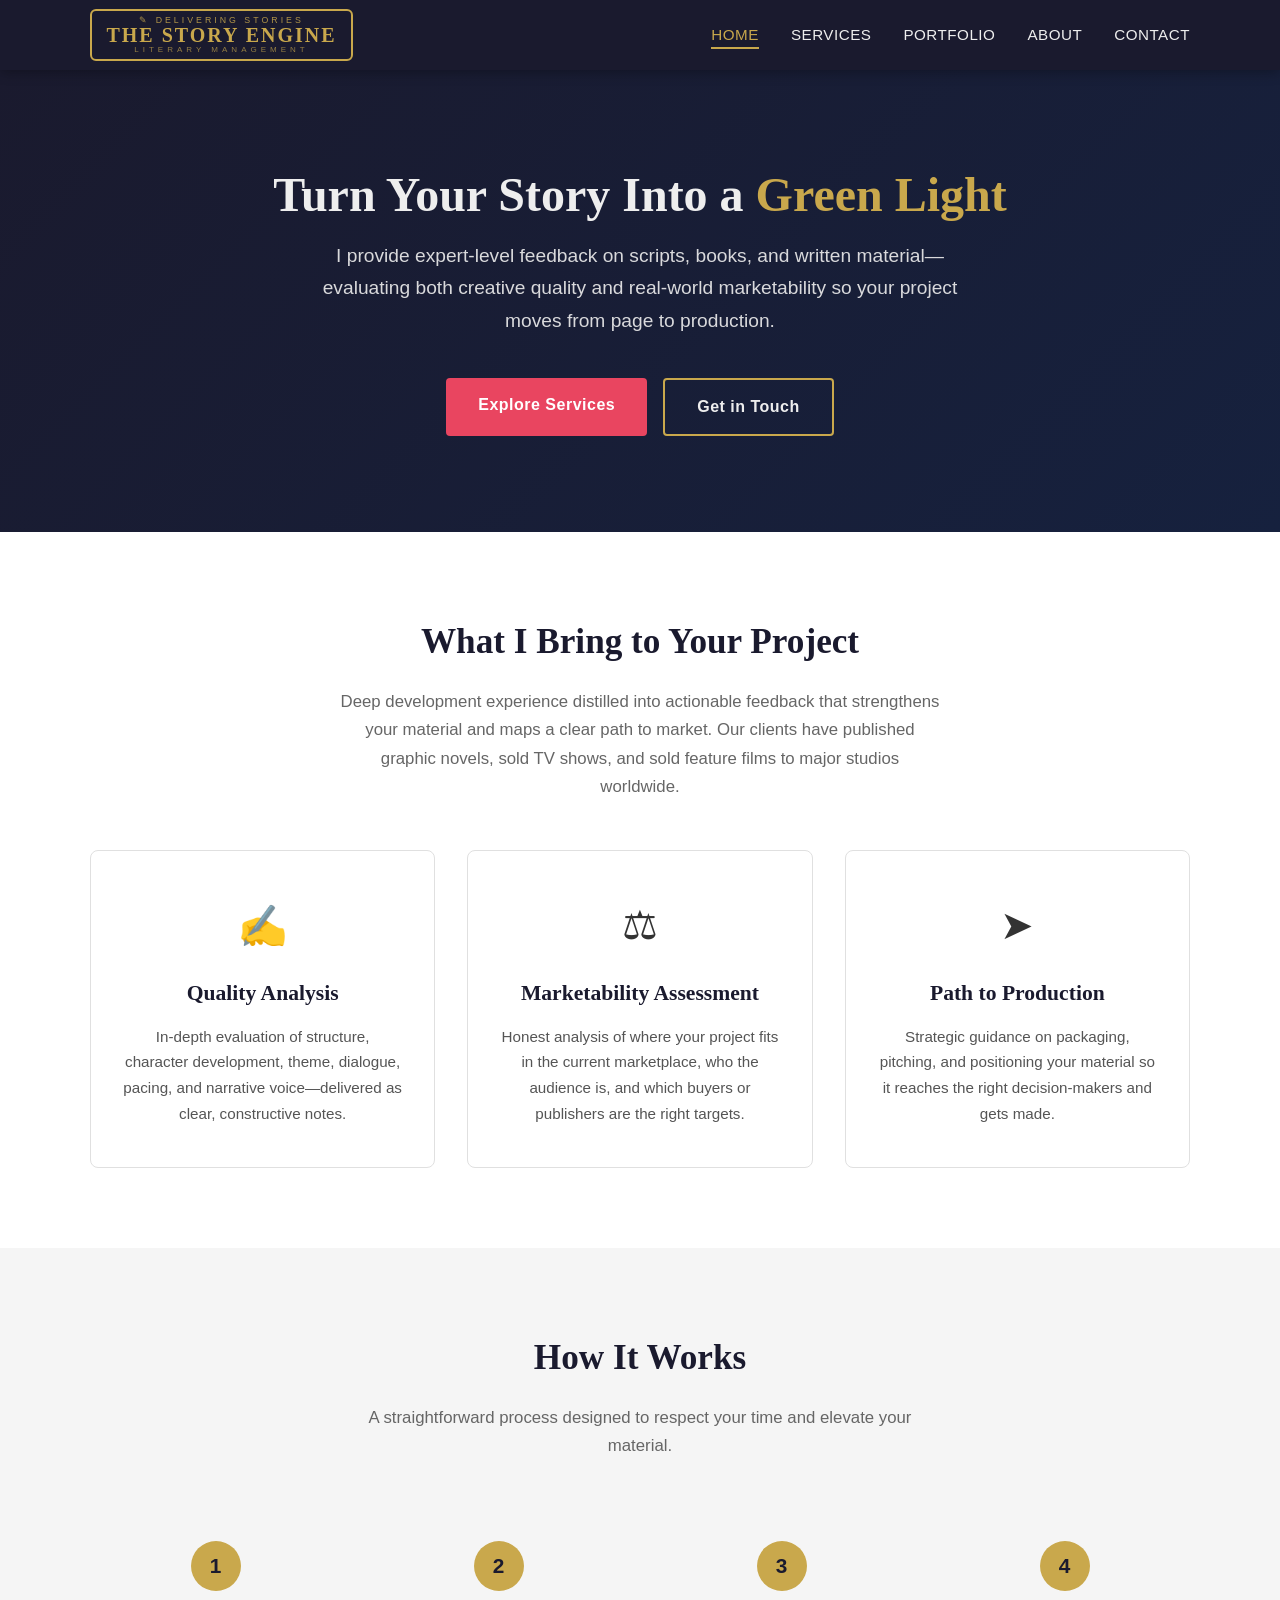
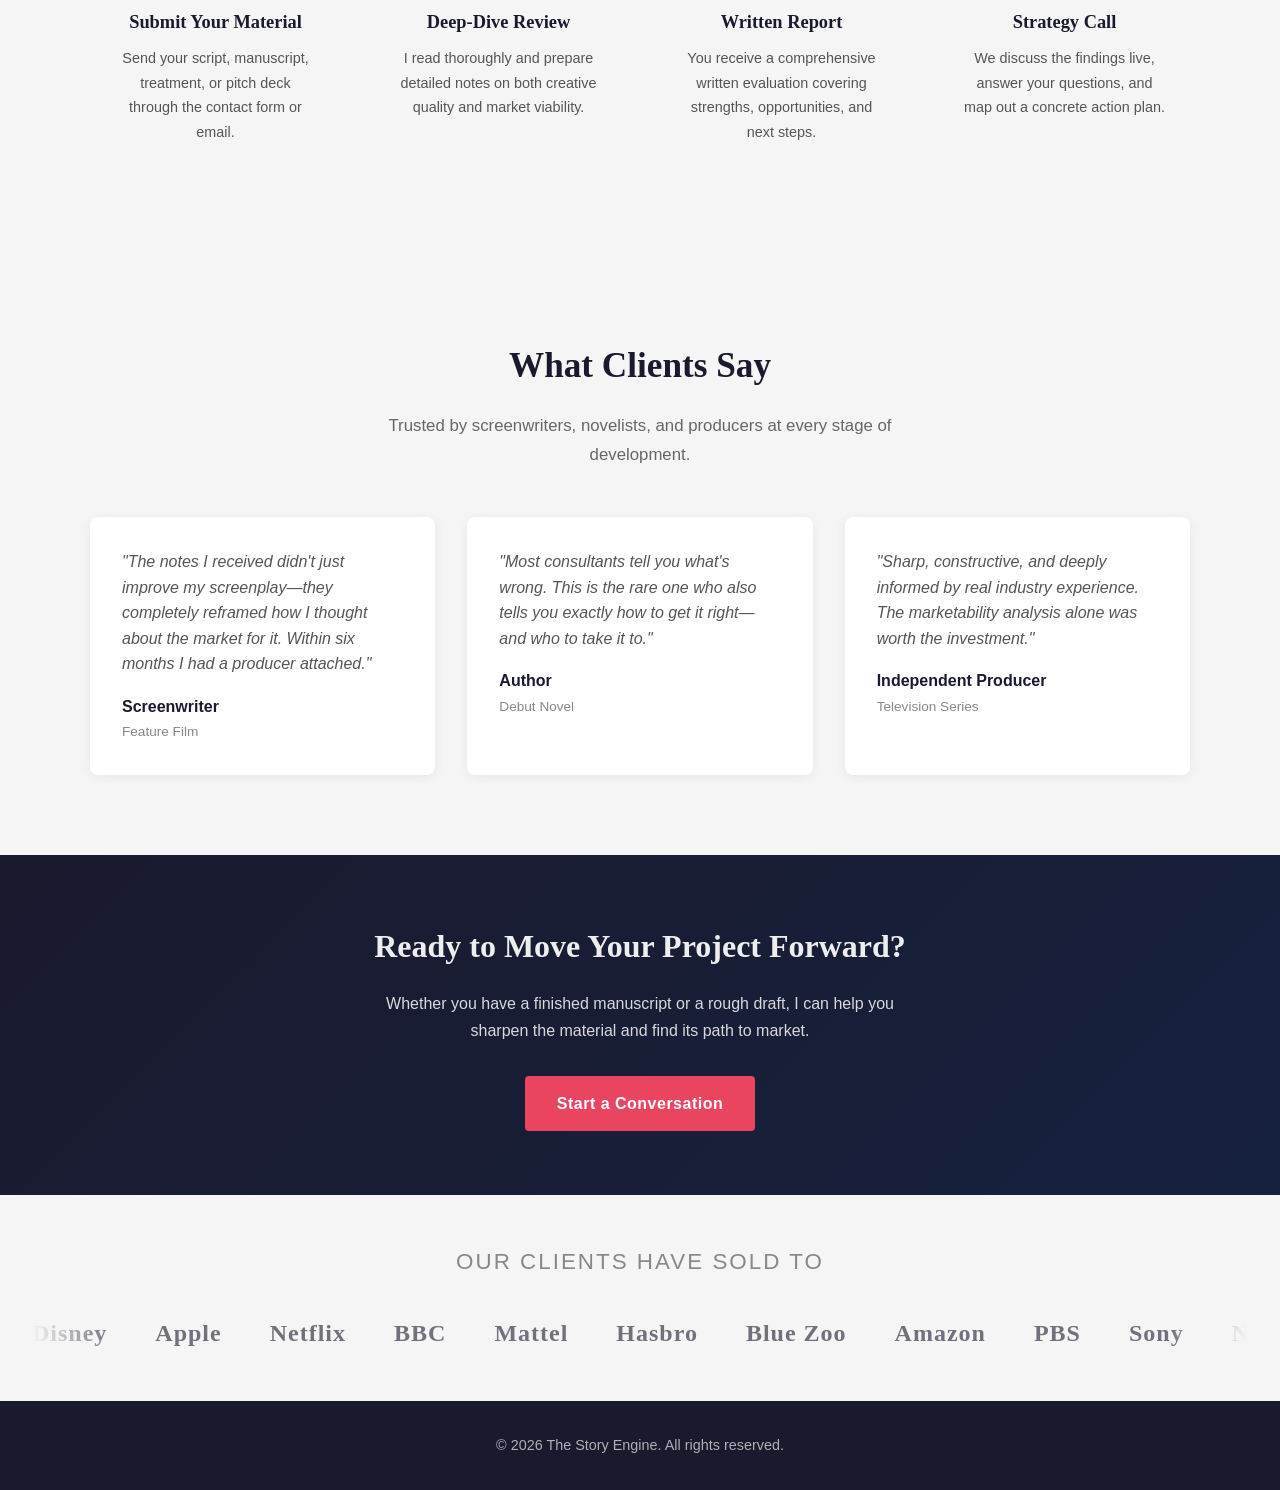
==== index.html @ 5e0e70e2 "Replace Screenplay Express logo with styled Story Engine text logo CSS-based vintage badge logo with" ====
<!DOCTYPE html>
<html lang="en">
<head>
    <meta charset="UTF-8">
    <meta name="viewport" content="width=device-width, initial-scale=1.0">
    <link rel="stylesheet" href="styles.css">
    <title>The Story Engine | Literary Management &amp; Development</title>
    <meta name="description" content="The Story Engine &mdash; Literary management and development. Expert feedback on scripts, books, and written material to get your project made.">
</head>
<body>
    <header>
        <div class="header-inner">
            <div class="logo">
                <a href="index.html">
                    <span class="logo-badge">
                        <span class="logo-mark">
                            <span class="logo-top">&#9998; Delivering Stories</span>
                            <span class="logo-main">The Story Engine</span>
                            <span class="logo-bottom">Literary Management</span>
                        </span>
                    </span>
                </a>
            </div>
            <button class="nav-toggle" aria-label="Toggle navigation" onclick="document.querySelector('nav ul').classList.toggle('open')">&#9776;</button>
            <nav>
                <ul>
                    <li><a href="index.html" class="active">Home</a></li>
                    <li><a href="services.html">Services</a></li>
                    <li><a href="portfolio.html">Portfolio</a></li>
                    <li><a href="about.html">About</a></li>
                    <li><a href="contact.html">Contact</a></li>
                </ul>
            </nav>
        </div>
    </header>

    <!-- Hero -->
    <section class="hero">
        <h1>Turn Your Story Into a <span>Green Light</span></h1>
        <p class="tagline">
            I provide expert-level feedback on scripts, books, and written material&mdash;evaluating
            both creative quality and real-world marketability so your project moves from page to production.
        </p>
        <div class="cta-group">
            <a href="services.html" class="btn btn-primary">Explore Services</a>
            <a href="contact.html" class="btn btn-outline">Get in Touch</a>
        </div>
    </section>

    <!-- What I Do -->
    <section>
        <div class="container">
            <h2 class="section-title">What I Bring to Your Project</h2>
            <p class="section-subtitle">
                Deep development experience distilled into actionable feedback
                that strengthens your material and maps a clear path to market.
                Our clients have published graphic novels, sold TV shows, and sold feature films to major studios worldwide.
            </p>
            <div class="services-grid">
                <div class="service-card">
                    <div class="icon">&#9997;</div>
                    <h3>Quality Analysis</h3>
                    <p>
                        In-depth evaluation of structure, character development, theme,
                        dialogue, pacing, and narrative voice&mdash;delivered as clear, constructive notes.
                    </p>
                </div>
                <div class="service-card">
                    <div class="icon">&#9878;</div>
                    <h3>Marketability Assessment</h3>
                    <p>
                        Honest analysis of where your project fits in the current marketplace,
                        who the audience is, and which buyers or publishers are the right targets.
                    </p>
                </div>
                <div class="service-card">
                    <div class="icon">&#10148;</div>
                    <h3>Path to Production</h3>
                    <p>
                        Strategic guidance on packaging, pitching, and positioning your
                        material so it reaches the right decision-makers and gets made.
                    </p>
                </div>
            </div>
        </div>
    </section>

    <!-- How It Works -->
    <section style="background: var(--color-light);">
        <div class="container">
            <h2 class="section-title">How It Works</h2>
            <p class="section-subtitle">A straightforward process designed to respect your time and elevate your material.</p>
            <div class="process-steps">
                <div class="step">
                    <h3>Submit Your Material</h3>
                    <p>Send your script, manuscript, treatment, or pitch deck through the contact form or email.</p>
                </div>
                <div class="step">
                    <h3>Deep-Dive Review</h3>
                    <p>I read thoroughly and prepare detailed notes on both creative quality and market viability.</p>
                </div>
                <div class="step">
                    <h3>Written Report</h3>
                    <p>You receive a comprehensive written evaluation covering strengths, opportunities, and next steps.</p>
                </div>
                <div class="step">
                    <h3>Strategy Call</h3>
                    <p>We discuss the findings live, answer your questions, and map out a concrete action plan.</p>
                </div>
            </div>
        </div>
    </section>

    <!-- Testimonials -->
    <section class="testimonials">
        <div class="container">
            <h2 class="section-title">What Clients Say</h2>
            <p class="section-subtitle">Trusted by screenwriters, novelists, and producers at every stage of development.</p>
            <div class="testimonial-grid">
                <div class="testimonial">
                    <blockquote>
                        "The notes I received didn't just improve my screenplay&mdash;they completely
                        reframed how I thought about the market for it. Within six months I had a producer attached."
                    </blockquote>
                    <div class="author">Screenwriter</div>
                    <div class="role">Feature Film</div>
                </div>
                <div class="testimonial">
                    <blockquote>
                        "Most consultants tell you what's wrong. This is the rare one who also
                        tells you exactly how to get it right&mdash;and who to take it to."
                    </blockquote>
                    <div class="author">Author</div>
                    <div class="role">Debut Novel</div>
                </div>
                <div class="testimonial">
                    <blockquote>
                        "Sharp, constructive, and deeply informed by real industry experience.
                        The marketability analysis alone was worth the investment."
                    </blockquote>
                    <div class="author">Independent Producer</div>
                    <div class="role">Television Series</div>
                </div>
            </div>
        </div>
    </section>

    <!-- CTA -->
    <section class="cta-banner">
        <h2>Ready to Move Your Project Forward?</h2>
        <p>Whether you have a finished manuscript or a rough draft, I can help you sharpen the material and find its path to market.</p>
        <a href="contact.html" class="btn btn-primary">Start a Conversation</a>
    </section>

    <!-- Client Logos Rolling Banner -->
    <section class="client-banner">
        <h2 class="section-title">Our Clients Have Sold To</h2>
        <div class="marquee-wrapper">
            <div class="marquee-track">
                <span class="marquee-item">Disney</span>
                <span class="marquee-item">Apple</span>
                <span class="marquee-item">Netflix</span>
                <span class="marquee-item">BBC</span>
                <span class="marquee-item">Mattel</span>
                <span class="marquee-item">Hasbro</span>
                <span class="marquee-item">Blue Zoo</span>
                <span class="marquee-item">Amazon</span>
                <span class="marquee-item">PBS</span>
                <span class="marquee-item">Sony</span>
                <span class="marquee-item">Nickelodeon</span>
                <span class="marquee-item">Warner Bros.</span>
                <!-- Duplicate for seamless loop -->
                <span class="marquee-item">Disney</span>
                <span class="marquee-item">Apple</span>
                <span class="marquee-item">Netflix</span>
                <span class="marquee-item">BBC</span>
                <span class="marquee-item">Mattel</span>
                <span class="marquee-item">Hasbro</span>
                <span class="marquee-item">Blue Zoo</span>
                <span class="marquee-item">Amazon</span>
                <span class="marquee-item">PBS</span>
                <span class="marquee-item">Sony</span>
                <span class="marquee-item">Nickelodeon</span>
                <span class="marquee-item">Warner Bros.</span>
            </div>
        </div>
    </section>

    <footer>
        <p>&copy; 2026 The Story Engine. All rights reserved.</p>
    </footer>
</body>
</html>
---- styles.css ----
/* ===== Reset & Base ===== */
*, *::before, *::after {
  margin: 0;
  padding: 0;
  box-sizing: border-box;
}

:root {
  --color-primary: #1a1a2e;
  --color-secondary: #16213e;
  --color-accent: #e94560;
  --color-gold: #c9a84c;
  --color-light: #f5f5f5;
  --color-text: #333;
  --color-text-light: #eee;
  --font-heading: 'Georgia', 'Times New Roman', serif;
  --font-body: 'Segoe UI', 'Helvetica Neue', Arial, sans-serif;
  --max-width: 1100px;
  --transition: 0.3s ease;
}

html {
  scroll-behavior: smooth;
}

body {
  font-family: var(--font-body);
  color: var(--color-text);
  line-height: 1.7;
  background: #fff;
}

a {
  color: inherit;
  text-decoration: none;
}

img {
  max-width: 100%;
  display: block;
}

ul {
  list-style: none;
}

/* ===== Header / Nav ===== */
header {
  background: var(--color-primary);
  color: var(--color-text-light);
  padding: 0 2rem;
  position: sticky;
  top: 0;
  z-index: 100;
  box-shadow: 0 2px 12px rgba(0,0,0,0.3);
}

header .header-inner {
  max-width: var(--max-width);
  margin: 0 auto;
  display: flex;
  align-items: center;
  justify-content: space-between;
  height: 70px;
}

header .logo {
  display: flex;
  align-items: center;
}

header .logo .logo-img {
  height: 55px;
  width: auto;
}

.logo-badge {
  display: flex;
  align-items: center;
  gap: 0;
  text-decoration: none;
}

.logo-badge .logo-icon {
  font-size: 1.6rem;
  margin-right: 0.5rem;
}

.logo-badge .logo-mark {
  display: flex;
  flex-direction: column;
  align-items: center;
  line-height: 1;
  border: 2px solid var(--color-gold);
  border-radius: 6px;
  padding: 0.3rem 0.9rem;
  position: relative;
}

.logo-badge .logo-top {
  font-family: var(--font-body);
  font-size: 0.55rem;
  text-transform: uppercase;
  letter-spacing: 3px;
  color: var(--color-gold);
  opacity: 0.85;
}

.logo-badge .logo-main {
  font-family: var(--font-heading);
  font-size: 1.25rem;
  font-weight: 700;
  color: var(--color-gold);
  letter-spacing: 2px;
  text-transform: uppercase;
  white-space: nowrap;
}

.logo-badge .logo-bottom {
  font-family: var(--font-body);
  font-size: 0.5rem;
  text-transform: uppercase;
  letter-spacing: 4px;
  color: var(--color-gold);
  opacity: 0.7;
  margin-top: 1px;
}

header nav ul {
  display: flex;
  gap: 2rem;
}

header nav a {
  font-size: 0.95rem;
  text-transform: uppercase;
  letter-spacing: 0.5px;
  padding: 0.25rem 0;
  border-bottom: 2px solid transparent;
  transition: border-color var(--transition), color var(--transition);
}

header nav a:hover,
header nav a.active {
  color: var(--color-gold);
  border-bottom-color: var(--color-gold);
}

/* Mobile nav toggle */
.nav-toggle {
  display: none;
  background: none;
  border: none;
  color: var(--color-text-light);
  font-size: 1.5rem;
  cursor: pointer;
}

/* ===== Hero ===== */
.hero {
  background: linear-gradient(135deg, var(--color-primary) 0%, var(--color-secondary) 100%);
  color: var(--color-text-light);
  text-align: center;
  padding: 6rem 2rem;
}

.hero h1 {
  font-family: var(--font-heading);
  font-size: 3rem;
  margin-bottom: 1rem;
  line-height: 1.2;
}

.hero h1 span {
  color: var(--color-gold);
}

.hero .tagline {
  font-size: 1.2rem;
  max-width: 650px;
  margin: 0 auto 2.5rem;
  opacity: 0.9;
}

.hero .cta-group {
  display: flex;
  gap: 1rem;
  justify-content: center;
  flex-wrap: wrap;
}

/* ===== Buttons ===== */
.btn {
  display: inline-block;
  padding: 0.85rem 2rem;
  border-radius: 4px;
  font-size: 1rem;
  font-weight: 600;
  letter-spacing: 0.5px;
  cursor: pointer;
  transition: background var(--transition), transform var(--transition);
  border: none;
}

.btn:hover {
  transform: translateY(-2px);
}

.btn-primary {
  background: var(--color-accent);
  color: #fff;
}

.btn-primary:hover {
  background: #d13350;
}

.btn-outline {
  background: transparent;
  color: var(--color-text-light);
  border: 2px solid var(--color-gold);
}

.btn-outline:hover {
  background: var(--color-gold);
  color: var(--color-primary);
}

/* ===== Sections ===== */
section {
  padding: 5rem 2rem;
}

.container {
  max-width: var(--max-width);
  margin: 0 auto;
}

.section-title {
  font-family: var(--font-heading);
  font-size: 2.2rem;
  text-align: center;
  margin-bottom: 1rem;
  color: var(--color-primary);
}

.section-subtitle {
  text-align: center;
  max-width: 600px;
  margin: 0 auto 3rem;
  color: #666;
  font-size: 1.05rem;
}

/* ===== Services Grid ===== */
.services-grid {
  display: grid;
  grid-template-columns: repeat(auto-fit, minmax(300px, 1fr));
  gap: 2rem;
}

.service-card {
  background: #fff;
  border: 1px solid #e0e0e0;
  border-radius: 8px;
  padding: 2.5rem 2rem;
  text-align: center;
  transition: box-shadow var(--transition), transform var(--transition);
}

.service-card:hover {
  box-shadow: 0 8px 30px rgba(0,0,0,0.1);
  transform: translateY(-4px);
}

.service-card .icon {
  font-size: 2.5rem;
  margin-bottom: 1rem;
}

.service-card h3 {
  font-family: var(--font-heading);
  font-size: 1.35rem;
  margin-bottom: 0.75rem;
  color: var(--color-primary);
}

.service-card p {
  color: #555;
  font-size: 0.95rem;
}

/* ===== Two-column layout ===== */
.two-col {
  display: grid;
  grid-template-columns: 1fr 1fr;
  gap: 4rem;
  align-items: center;
}

.two-col .text h2 {
  font-family: var(--font-heading);
  font-size: 2rem;
  color: var(--color-primary);
  margin-bottom: 1rem;
}

.two-col .text p {
  margin-bottom: 1rem;
  color: #555;
}

/* ===== Process Steps ===== */
.process-steps {
  display: grid;
  grid-template-columns: repeat(auto-fit, minmax(220px, 1fr));
  gap: 2rem;
  counter-reset: step;
}

.step {
  text-align: center;
  padding: 2rem 1.5rem;
}

.step::before {
  counter-increment: step;
  content: counter(step);
  display: inline-flex;
  align-items: center;
  justify-content: center;
  width: 50px;
  height: 50px;
  border-radius: 50%;
  background: var(--color-gold);
  color: var(--color-primary);
  font-size: 1.3rem;
  font-weight: 700;
  margin-bottom: 1rem;
}

.step h3 {
  font-family: var(--font-heading);
  font-size: 1.15rem;
  margin-bottom: 0.5rem;
  color: var(--color-primary);
}

.step p {
  color: #555;
  font-size: 0.9rem;
}

/* ===== Testimonials ===== */
.testimonials {
  background: var(--color-light);
}

.testimonial-grid {
  display: grid;
  grid-template-columns: repeat(auto-fit, minmax(300px, 1fr));
  gap: 2rem;
}

.testimonial {
  background: #fff;
  border-radius: 8px;
  padding: 2rem;
  box-shadow: 0 2px 12px rgba(0,0,0,0.06);
}

.testimonial blockquote {
  font-style: italic;
  color: #555;
  margin-bottom: 1rem;
  line-height: 1.6;
}

.testimonial .author {
  font-weight: 600;
  color: var(--color-primary);
}

.testimonial .role {
  font-size: 0.85rem;
  color: #888;
}

/* ===== CTA Banner ===== */
.cta-banner {
  background: linear-gradient(135deg, var(--color-primary) 0%, var(--color-secondary) 100%);
  color: var(--color-text-light);
  text-align: center;
  padding: 4rem 2rem;
}

.cta-banner h2 {
  font-family: var(--font-heading);
  font-size: 2rem;
  margin-bottom: 1rem;
}

.cta-banner p {
  max-width: 550px;
  margin: 0 auto 2rem;
  opacity: 0.9;
}

/* ===== About page ===== */
.about-intro {
  background: var(--color-light);
}

.expertise-list {
  display: grid;
  grid-template-columns: repeat(auto-fit, minmax(250px, 1fr));
  gap: 1.5rem;
  margin-top: 2rem;
}

.expertise-item {
  background: #fff;
  border-left: 4px solid var(--color-gold);
  padding: 1.25rem 1.5rem;
  border-radius: 0 6px 6px 0;
  box-shadow: 0 2px 8px rgba(0,0,0,0.04);
}

.expertise-item h4 {
  color: var(--color-primary);
  margin-bottom: 0.3rem;
}

.expertise-item p {
  color: #555;
  font-size: 0.9rem;
}

/* ===== Portfolio ===== */
.portfolio-grid {
  display: grid;
  grid-template-columns: repeat(auto-fit, minmax(320px, 1fr));
  gap: 2rem;
}

.portfolio-card {
  border: 1px solid #e0e0e0;
  border-radius: 8px;
  overflow: hidden;
  transition: box-shadow var(--transition);
}

.portfolio-card:hover {
  box-shadow: 0 8px 30px rgba(0,0,0,0.1);
}

.portfolio-card .card-body {
  padding: 1.5rem;
}

.portfolio-card .category {
  display: inline-block;
  background: var(--color-gold);
  color: var(--color-primary);
  font-size: 0.75rem;
  font-weight: 700;
  text-transform: uppercase;
  padding: 0.2rem 0.6rem;
  border-radius: 3px;
  margin-bottom: 0.5rem;
}

.portfolio-card h3 {
  font-family: var(--font-heading);
  font-size: 1.2rem;
  color: var(--color-primary);
  margin-bottom: 0.5rem;
}

.portfolio-card p {
  color: #555;
  font-size: 0.9rem;
}

/* ===== Contact ===== */
.contact-grid {
  display: grid;
  grid-template-columns: 1fr 1fr;
  gap: 3rem;
}

.contact-info h3 {
  font-family: var(--font-heading);
  font-size: 1.4rem;
  color: var(--color-primary);
  margin-bottom: 1rem;
}

.contact-info p {
  color: #555;
  margin-bottom: 1.5rem;
}

.contact-detail {
  display: flex;
  align-items: center;
  gap: 0.75rem;
  margin-bottom: 1rem;
  color: #555;
}

.contact-detail .label {
  font-weight: 600;
  color: var(--color-primary);
  min-width: 60px;
}

.contact-form {
  display: flex;
  flex-direction: column;
  gap: 1.25rem;
}

.form-group {
  display: flex;
  flex-direction: column;
}

.form-group label {
  font-weight: 600;
  margin-bottom: 0.3rem;
  color: var(--color-primary);
  font-size: 0.9rem;
}

.form-group input,
.form-group textarea,
.form-group select {
  padding: 0.75rem 1rem;
  border: 1px solid #ccc;
  border-radius: 4px;
  font-family: var(--font-body);
  font-size: 1rem;
  transition: border-color var(--transition);
}

.form-group input:focus,
.form-group textarea:focus,
.form-group select:focus {
  outline: none;
  border-color: var(--color-gold);
}

.form-group textarea {
  resize: vertical;
  min-height: 140px;
}

/* ===== About Headshot ===== */
.about-photo-col {
  display: flex;
  align-items: center;
  justify-content: center;
}

.about-headshot {
  width: 280px;
  height: 280px;
  border-radius: 50%;
  object-fit: cover;
  border: 4px solid var(--color-gold);
  box-shadow: 0 8px 30px rgba(0,0,0,0.15);
}

.about-headshot-placeholder {
  width: 280px;
  height: 280px;
  border-radius: 50%;
  border: 4px solid var(--color-gold);
  box-shadow: 0 8px 30px rgba(0,0,0,0.15);
  background: var(--color-secondary);
  color: var(--color-gold);
  display: flex;
  align-items: center;
  justify-content: center;
  font-family: var(--font-heading);
  font-size: 4rem;
  font-weight: 700;
}

/* ===== Client Rolling Banner ===== */
.client-banner {
  background: var(--color-light);
  padding: 3rem 2rem;
  overflow: hidden;
}

.client-banner .section-title {
  font-size: 1.4rem;
  margin-bottom: 2rem;
  color: #888;
  text-transform: uppercase;
  letter-spacing: 2px;
  font-family: var(--font-body);
  font-weight: 400;
}

.marquee-wrapper {
  overflow: hidden;
  width: 100%;
  position: relative;
}

.marquee-wrapper::before,
.marquee-wrapper::after {
  content: '';
  position: absolute;
  top: 0;
  bottom: 0;
  width: 80px;
  z-index: 2;
  pointer-events: none;
}

.marquee-wrapper::before {
  left: 0;
  background: linear-gradient(to right, var(--color-light), transparent);
}

.marquee-wrapper::after {
  right: 0;
  background: linear-gradient(to left, var(--color-light), transparent);
}

.marquee-track {
  display: flex;
  gap: 3rem;
  animation: marquee-scroll 30s linear infinite;
  width: max-content;
}

.marquee-item {
  font-family: var(--font-heading);
  font-size: 1.5rem;
  font-weight: 700;
  color: var(--color-primary);
  opacity: 0.6;
  white-space: nowrap;
  letter-spacing: 1px;
}

@keyframes marquee-scroll {
  0% {
    transform: translateX(0);
  }
  100% {
    transform: translateX(-50%);
  }
}

/* ===== Footer ===== */
footer {
  background: var(--color-primary);
  color: var(--color-text-light);
  text-align: center;
  padding: 2rem;
}

footer p {
  opacity: 0.7;
  font-size: 0.9rem;
}

/* ===== Responsive ===== */
@media (max-width: 768px) {
  .nav-toggle {
    display: block;
  }

  header nav ul {
    display: none;
    position: absolute;
    top: 70px;
    left: 0;
    right: 0;
    background: var(--color-primary);
    flex-direction: column;
    padding: 1rem 2rem;
    gap: 1rem;
    border-top: 1px solid rgba(255,255,255,0.1);
  }

  header nav ul.open {
    display: flex;
  }

  .hero h1 {
    font-size: 2rem;
  }

  .two-col {
    grid-template-columns: 1fr;
    gap: 2rem;
  }

  .contact-grid {
    grid-template-columns: 1fr;
  }
}
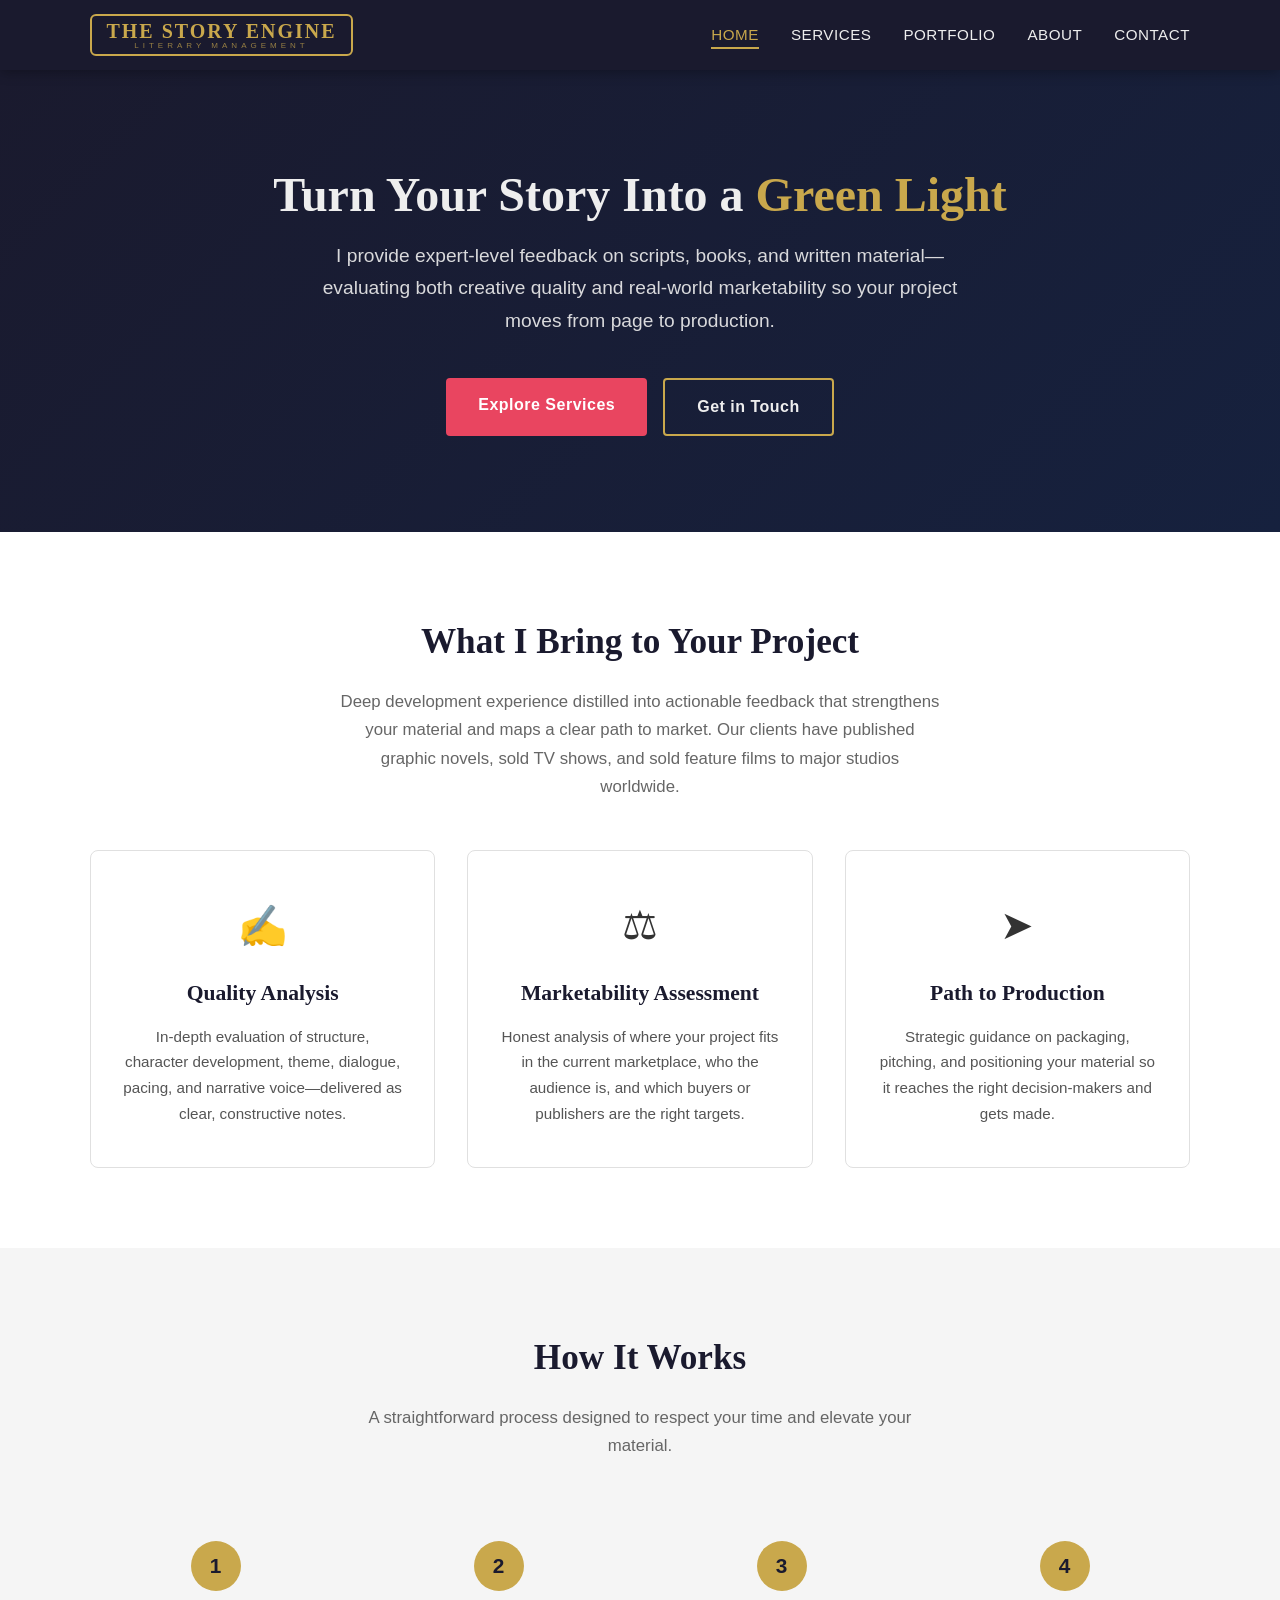
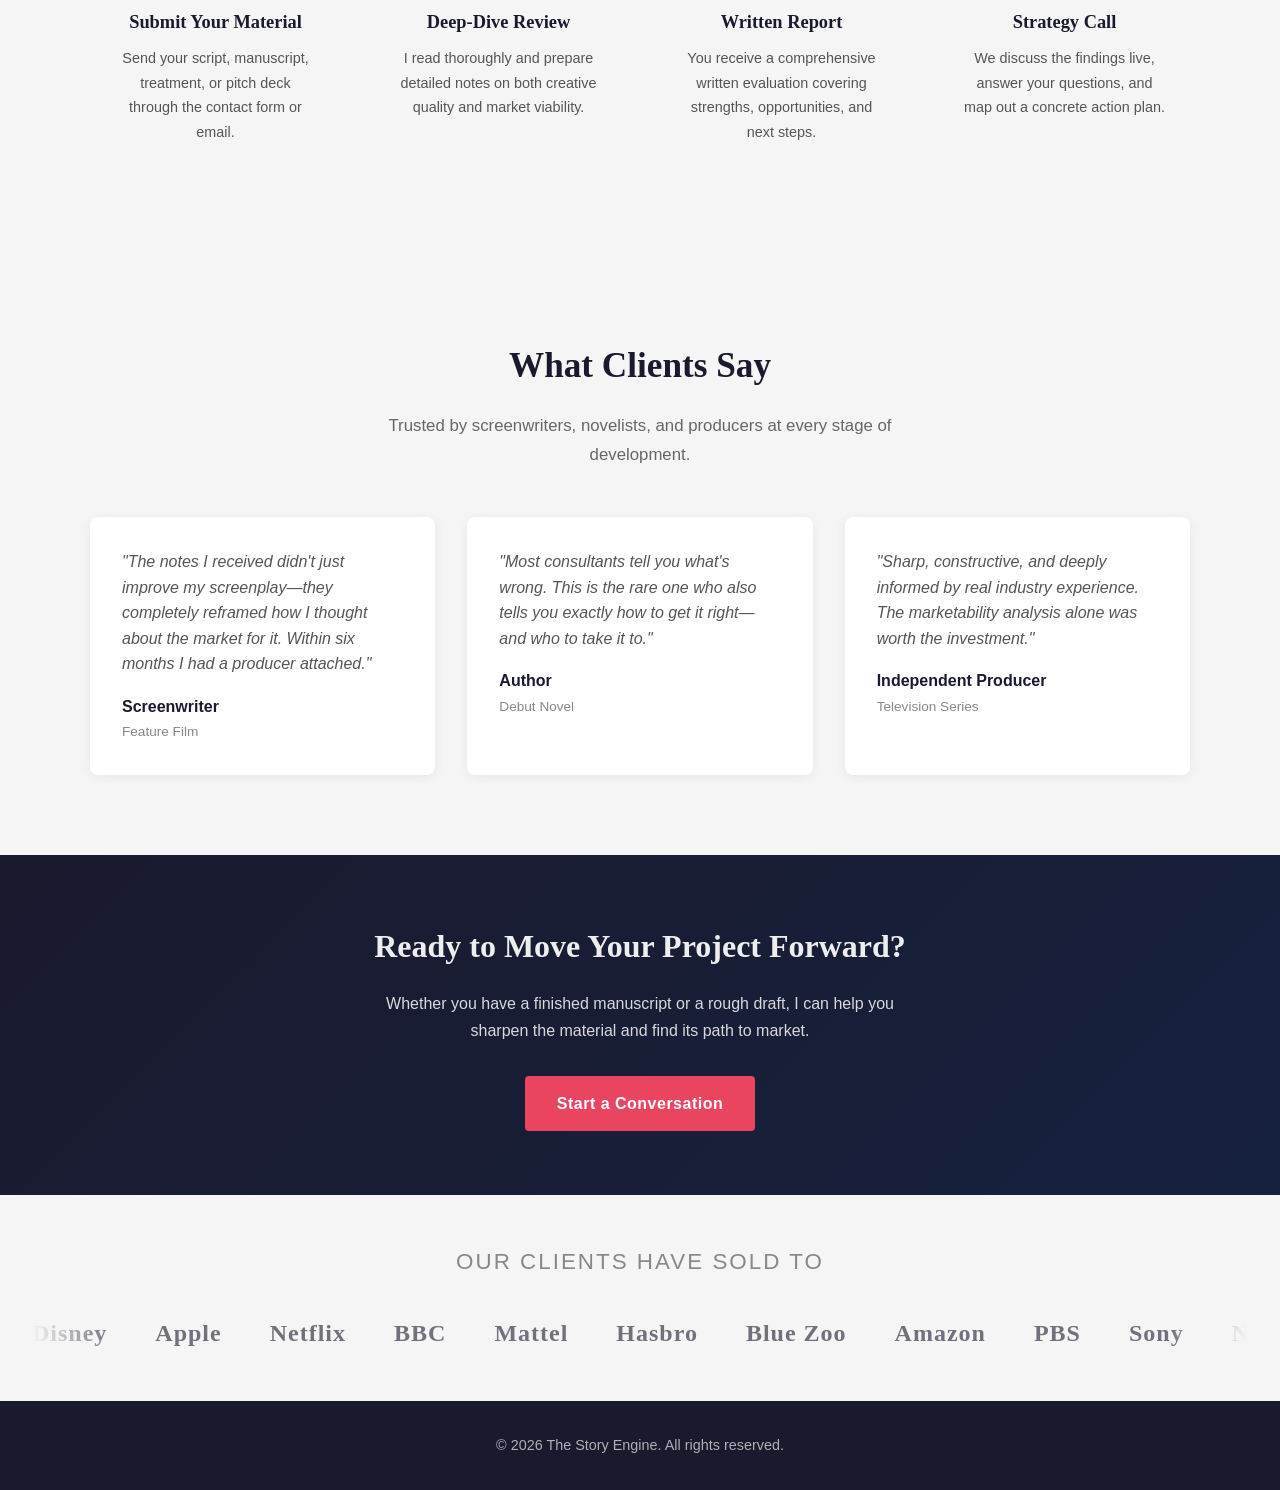
==== commit 77e40e5c: "Remove 'Delivering Stories' tagline from logo https://claude.ai/code/session_01CvRxvbc1C53guGh4bqwnw" ====
--- a/index.html
+++ b/index.html
@@ -14,7 +14,6 @@
                 <a href="index.html">
                     <span class="logo-badge">
                         <span class="logo-mark">
-                            <span class="logo-top">&#9998; Delivering Stories</span>
                             <span class="logo-main">The Story Engine</span>
                             <span class="logo-bottom">Literary Management</span>
                         </span>
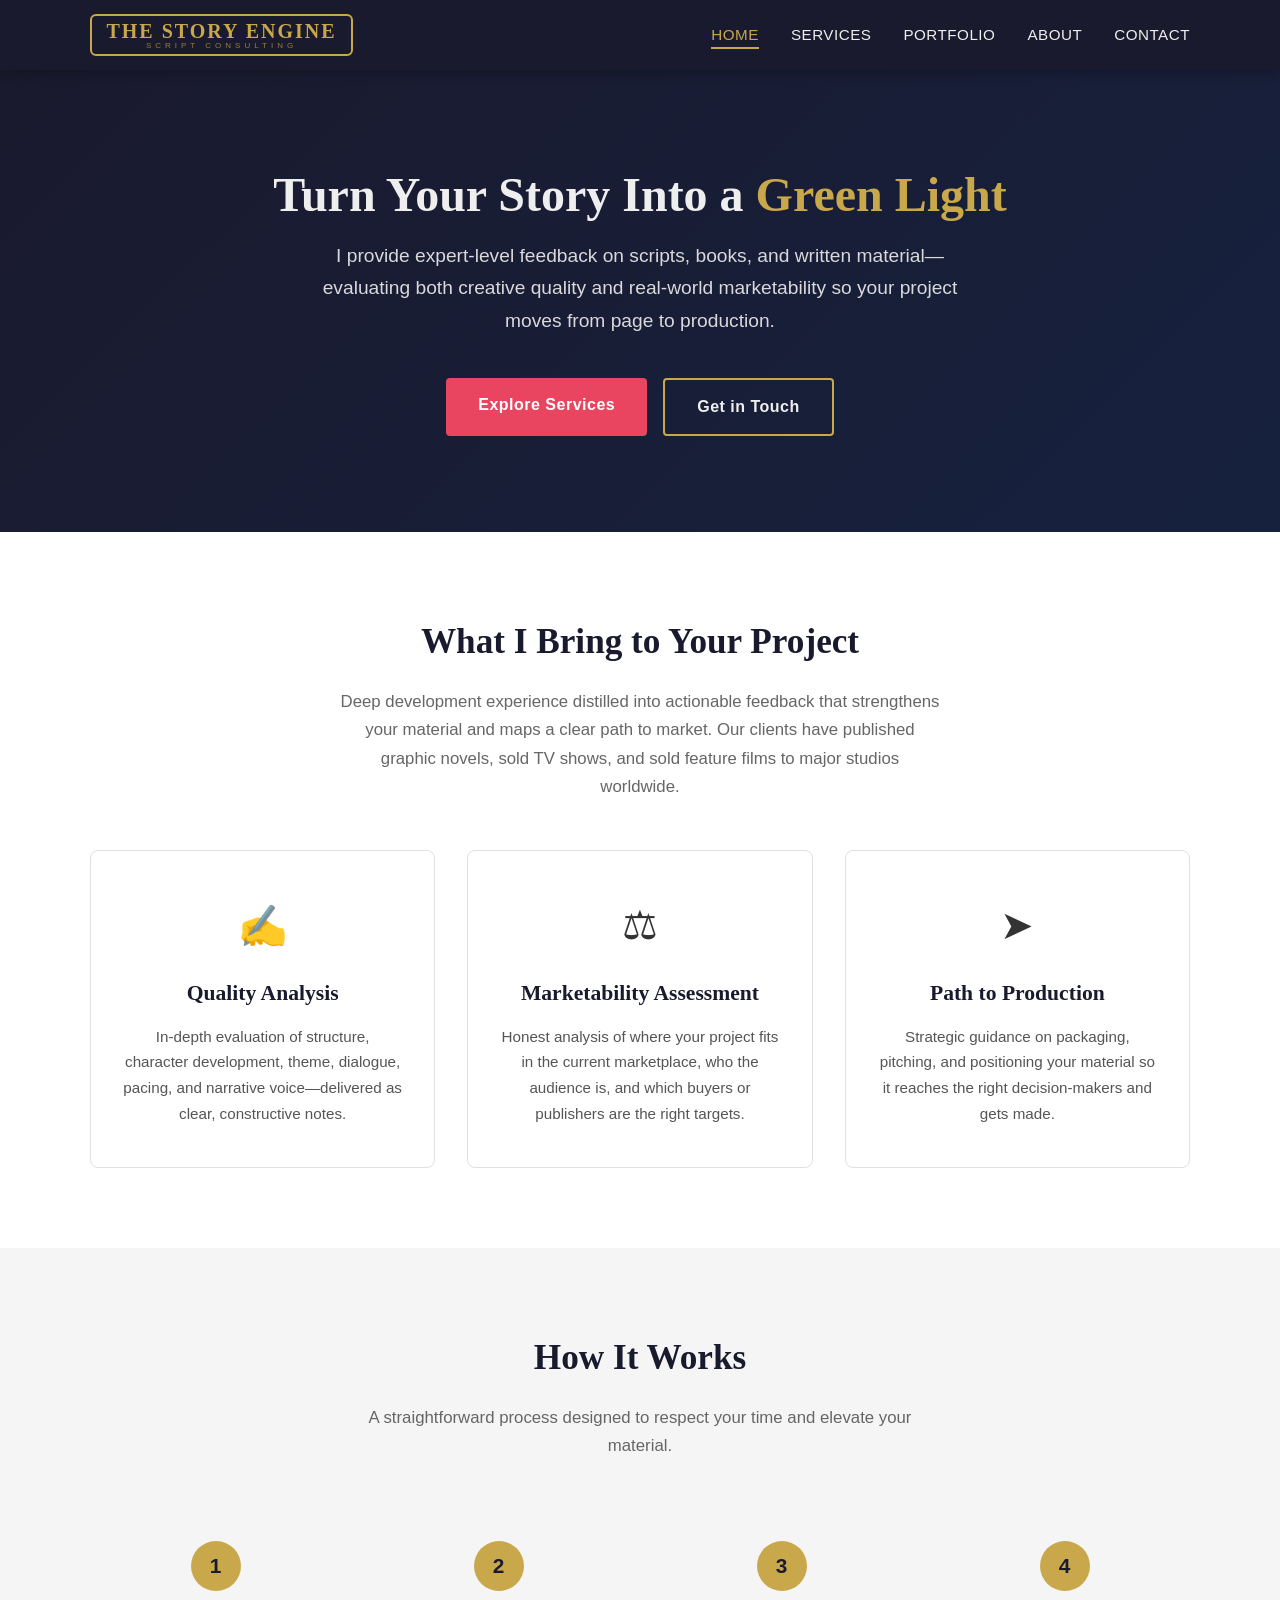
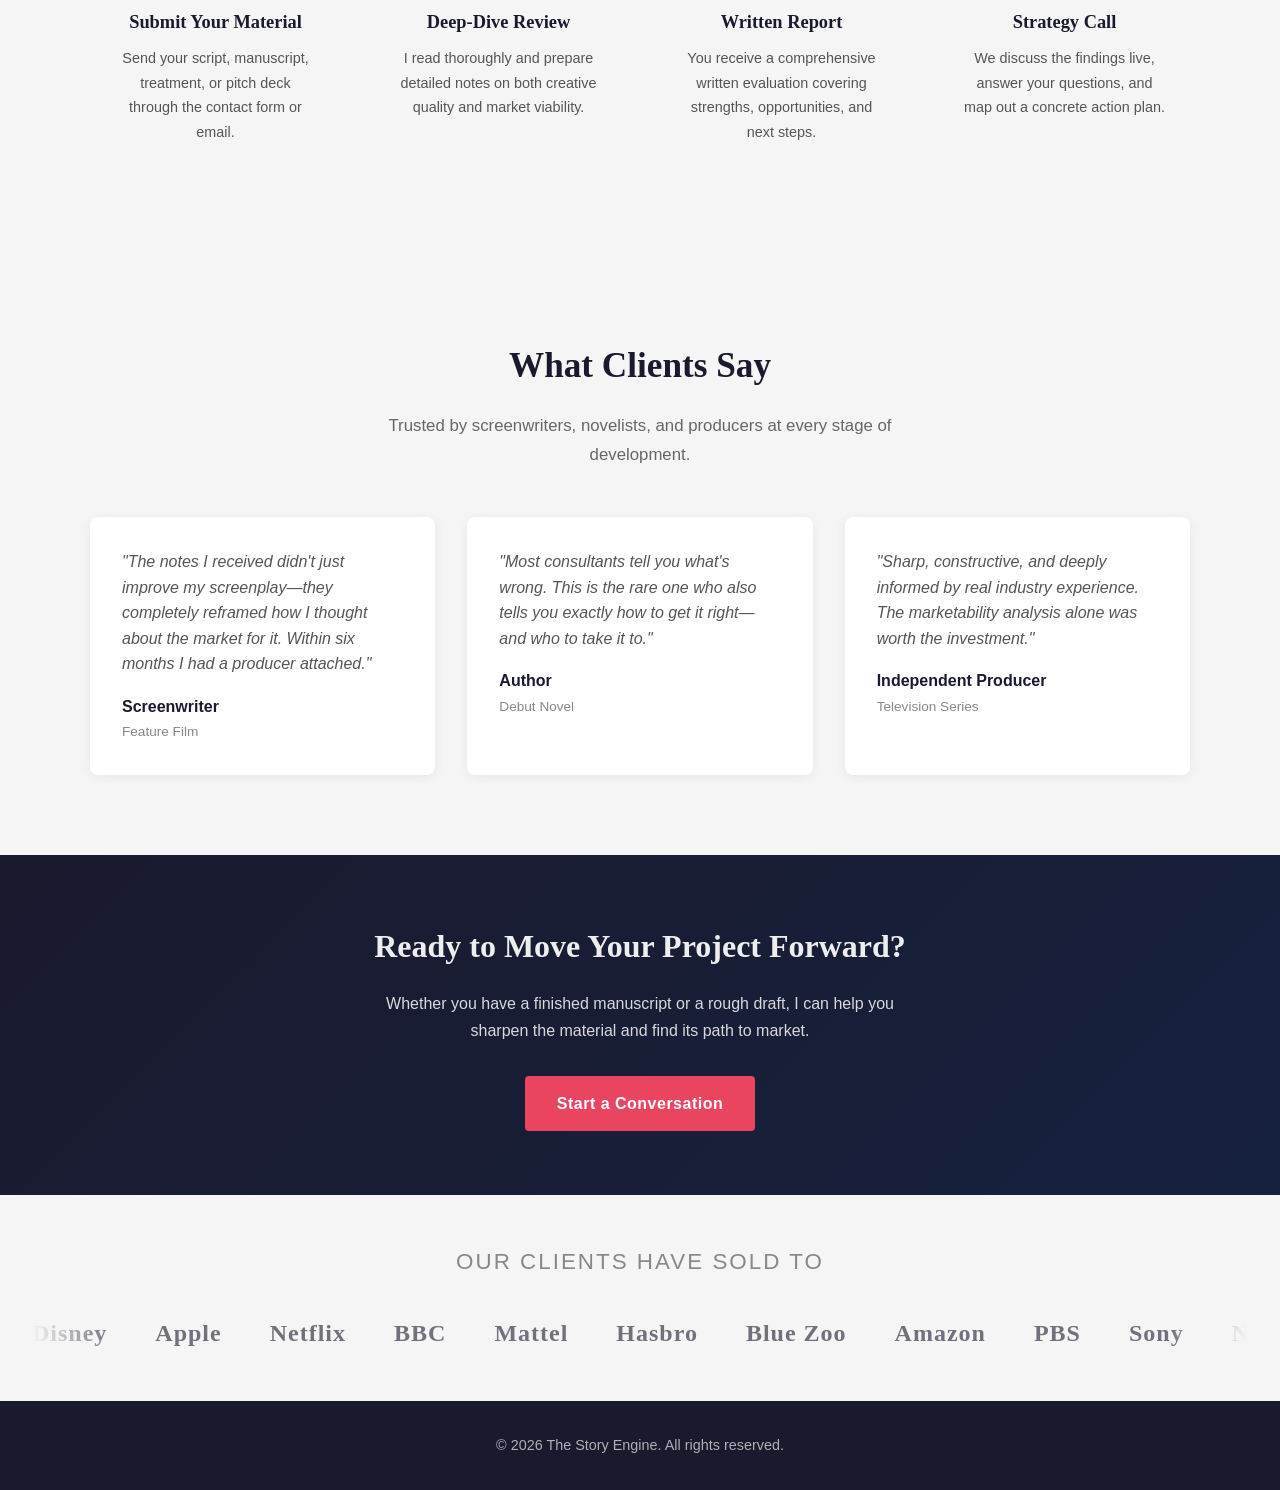
==== commit 852a01f3: "Change "Literary Management" to "Script Consulting" across all pages https://claude.ai/code/session_" ====
--- a/index.html
+++ b/index.html
@@ -4,8 +4,8 @@
     <meta charset="UTF-8">
     <meta name="viewport" content="width=device-width, initial-scale=1.0">
     <link rel="stylesheet" href="styles.css">
-    <title>The Story Engine | Literary Management &amp; Development</title>
-    <meta name="description" content="The Story Engine &mdash; Literary management and development. Expert feedback on scripts, books, and written material to get your project made.">
+    <title>The Story Engine | Script Consulting &amp; Development</title>
+    <meta name="description" content="The Story Engine &mdash; Script consulting and development. Expert feedback on scripts, books, and written material to get your project made.">
 </head>
 <body>
     <header>
@@ -15,7 +15,7 @@
                     <span class="logo-badge">
                         <span class="logo-mark">
                             <span class="logo-main">The Story Engine</span>
-                            <span class="logo-bottom">Literary Management</span>
+                            <span class="logo-bottom">Script Consulting</span>
                         </span>
                     </span>
                 </a>
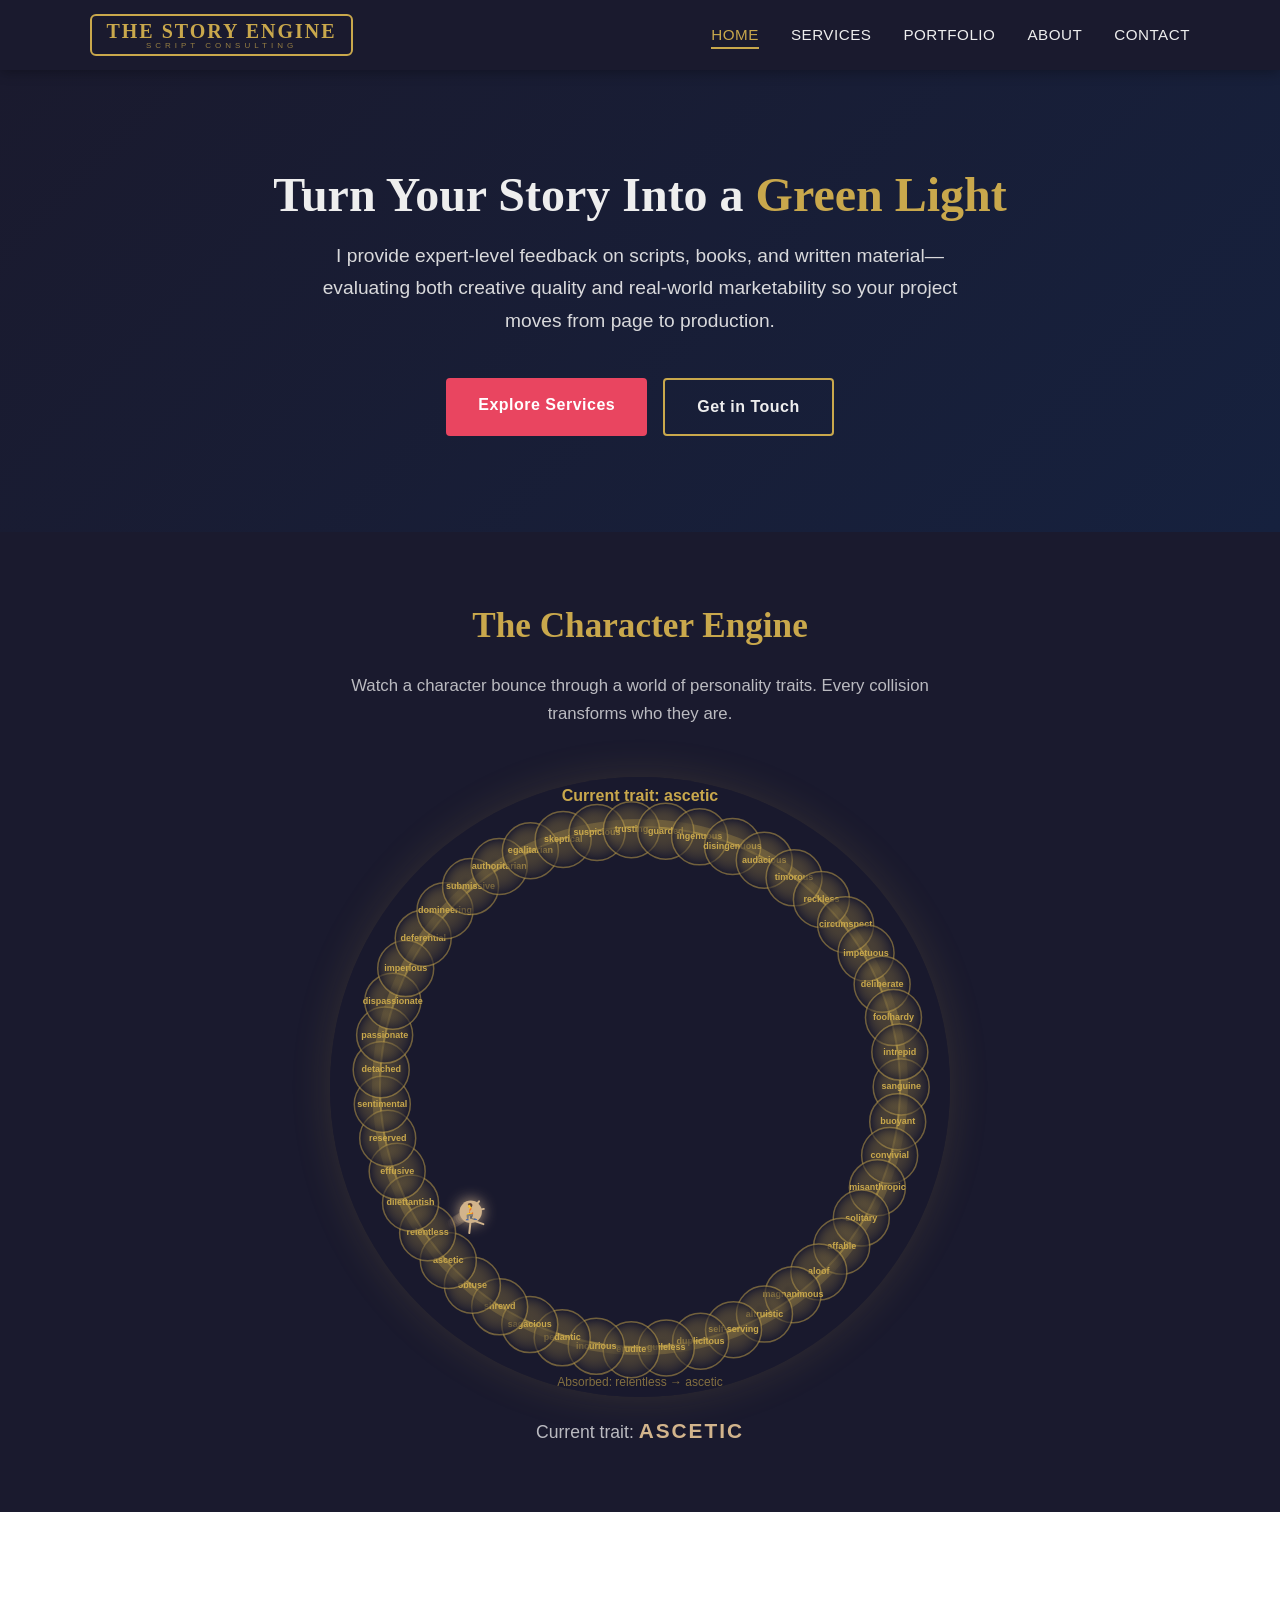
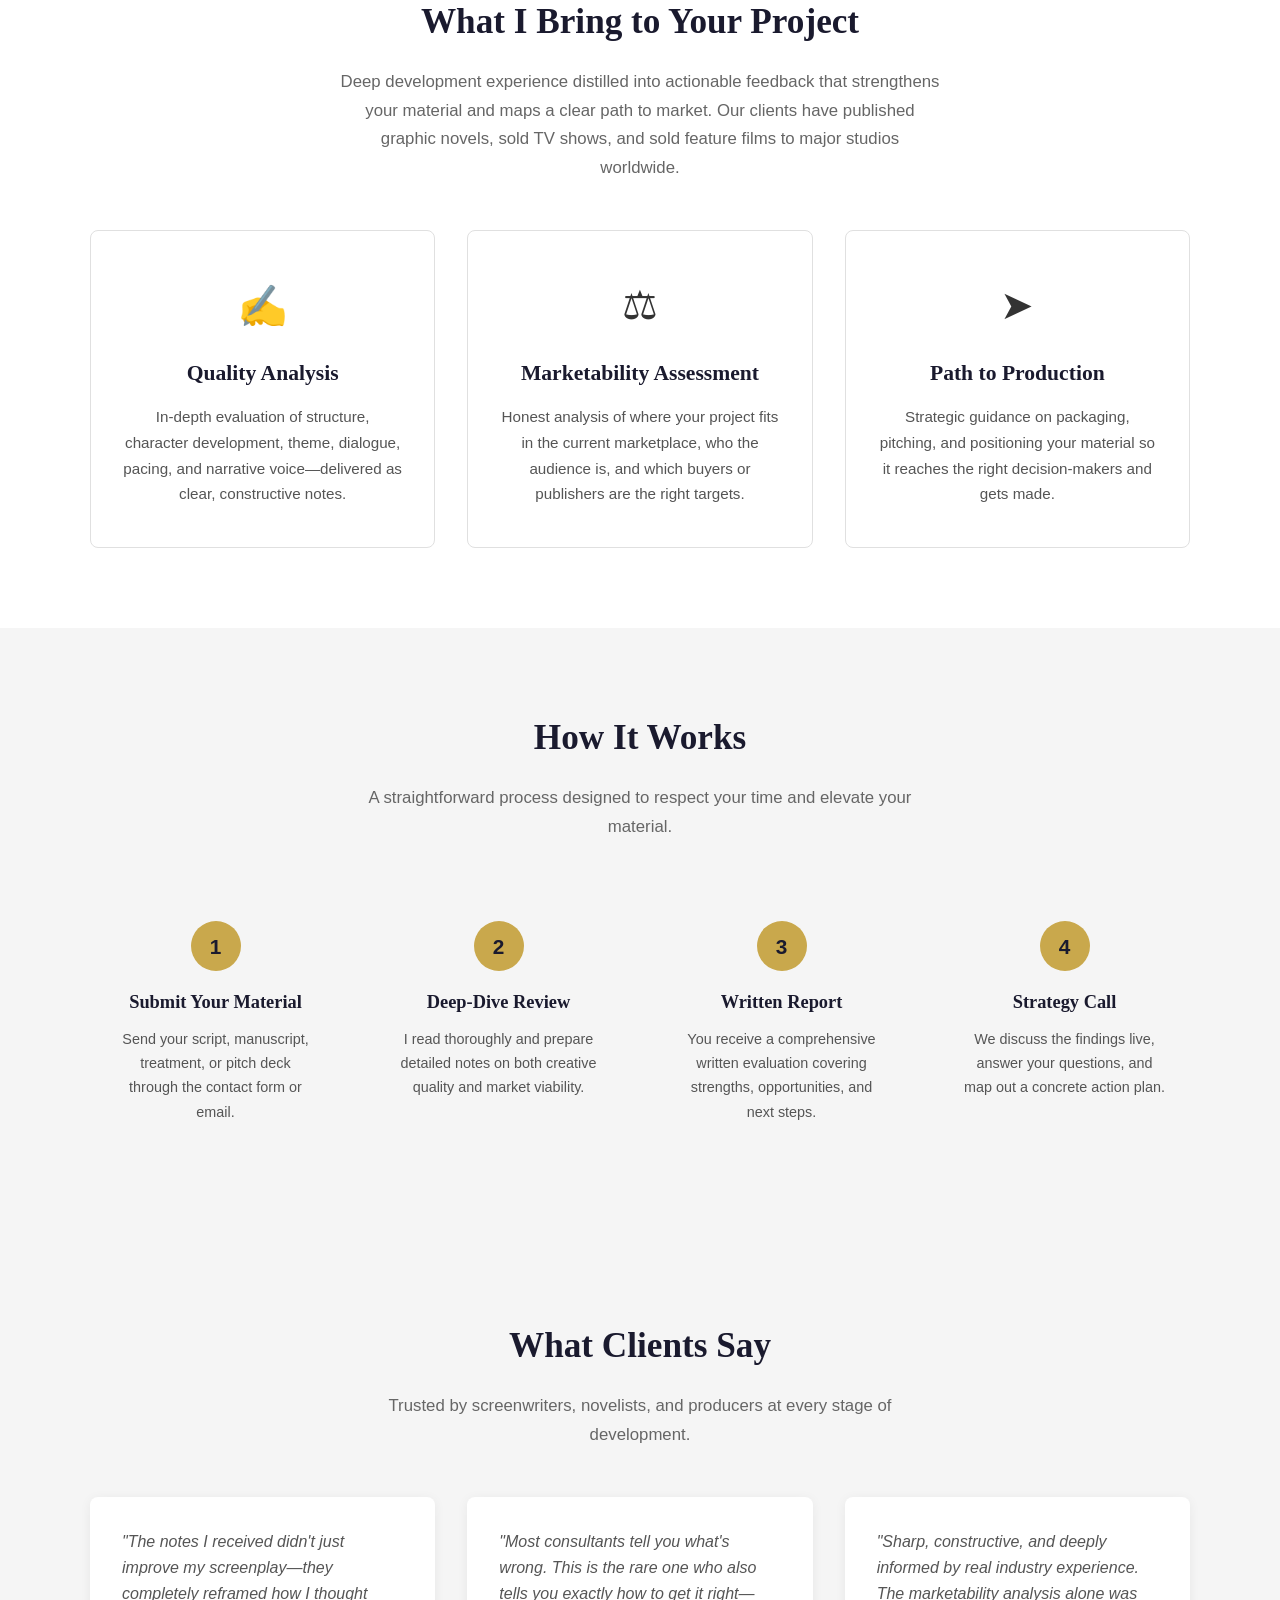
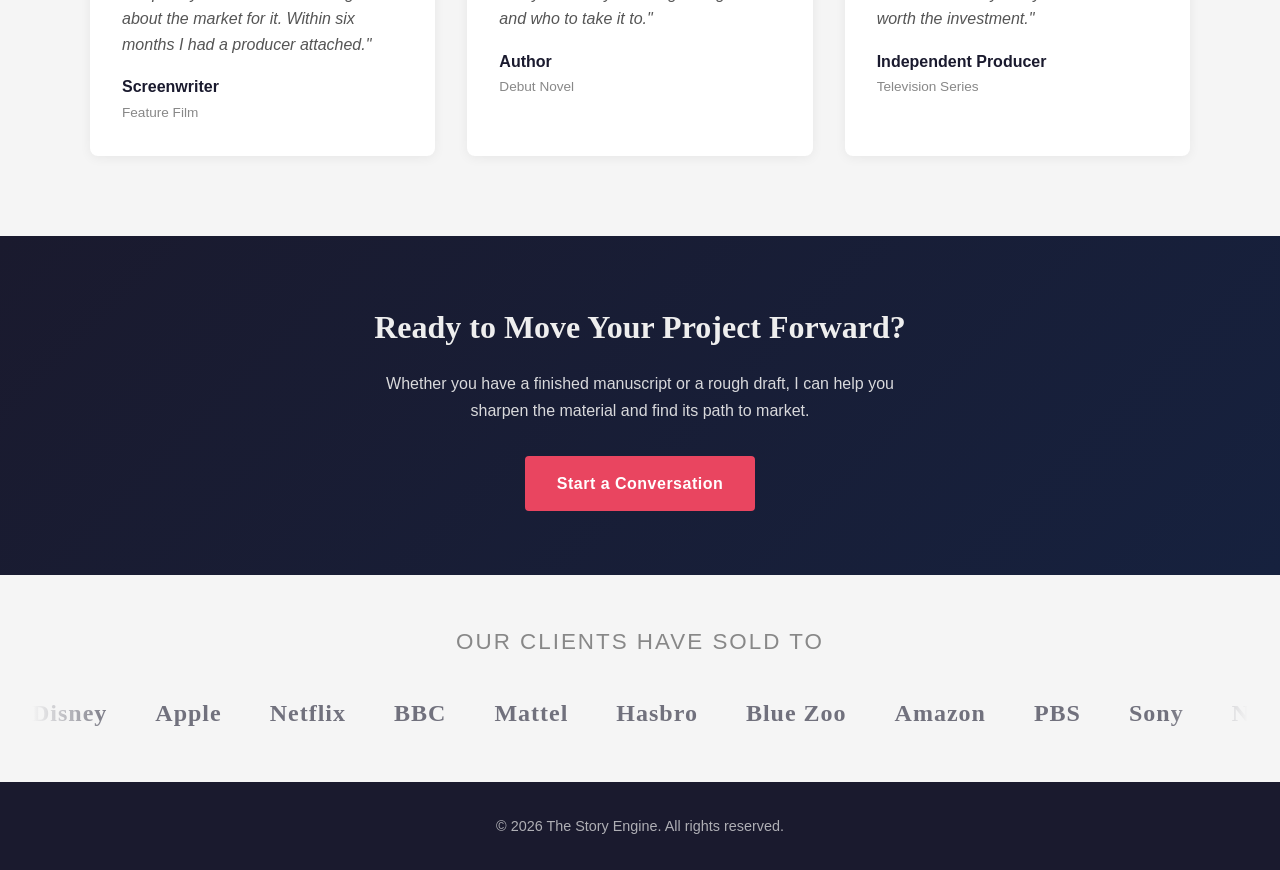
==== commit 3ff7dc2b: "Add character trait bouncing game to home page A canvas-based game where a simple character bounces " ====
--- a/index.html
+++ b/index.html
@@ -45,6 +45,19 @@
             <a href="contact.html" class="btn btn-outline">Get in Touch</a>
         </div>
     </section>
+
+    <!-- Character Trait Game -->
+    <section class="trait-game-section">
+        <div class="container" style="text-align:center;">
+            <h2 class="section-title">The Character Engine</h2>
+            <p class="section-subtitle">Watch a character bounce through a world of personality traits. Every collision transforms who they are.</p>
+            <div class="trait-game-wrap">
+                <canvas id="trait-game"></canvas>
+            </div>
+            <p class="trait-current">Current trait: <span id="trait-display">&mdash;</span></p>
+        </div>
+    </section>
+    <script src="trait-game.js"></script>
 
     <!-- What I Do -->
     <section>
--- a/styles.css
+++ b/styles.css
@@ -658,6 +658,45 @@
   }
 }
 
+/* ===== Character Trait Game ===== */
+.trait-game-section {
+  background: var(--color-primary);
+  padding: 4rem 2rem;
+}
+
+.trait-game-section .section-title {
+  color: var(--color-gold);
+}
+
+.trait-game-section .section-subtitle {
+  color: rgba(255,255,255,0.7);
+}
+
+.trait-game-wrap {
+  display: flex;
+  justify-content: center;
+  margin: 0 auto 1rem;
+}
+
+.trait-game-wrap canvas {
+  border-radius: 50%;
+  box-shadow: 0 0 40px rgba(201,168,76,0.15);
+}
+
+.trait-current {
+  color: rgba(255,255,255,0.7);
+  font-size: 1.1rem;
+  margin-top: 1rem;
+}
+
+.trait-current span {
+  font-weight: 700;
+  color: var(--color-gold);
+  font-size: 1.3rem;
+  letter-spacing: 2px;
+  text-transform: uppercase;
+}
+
 /* ===== Footer ===== */
 footer {
   background: var(--color-primary);
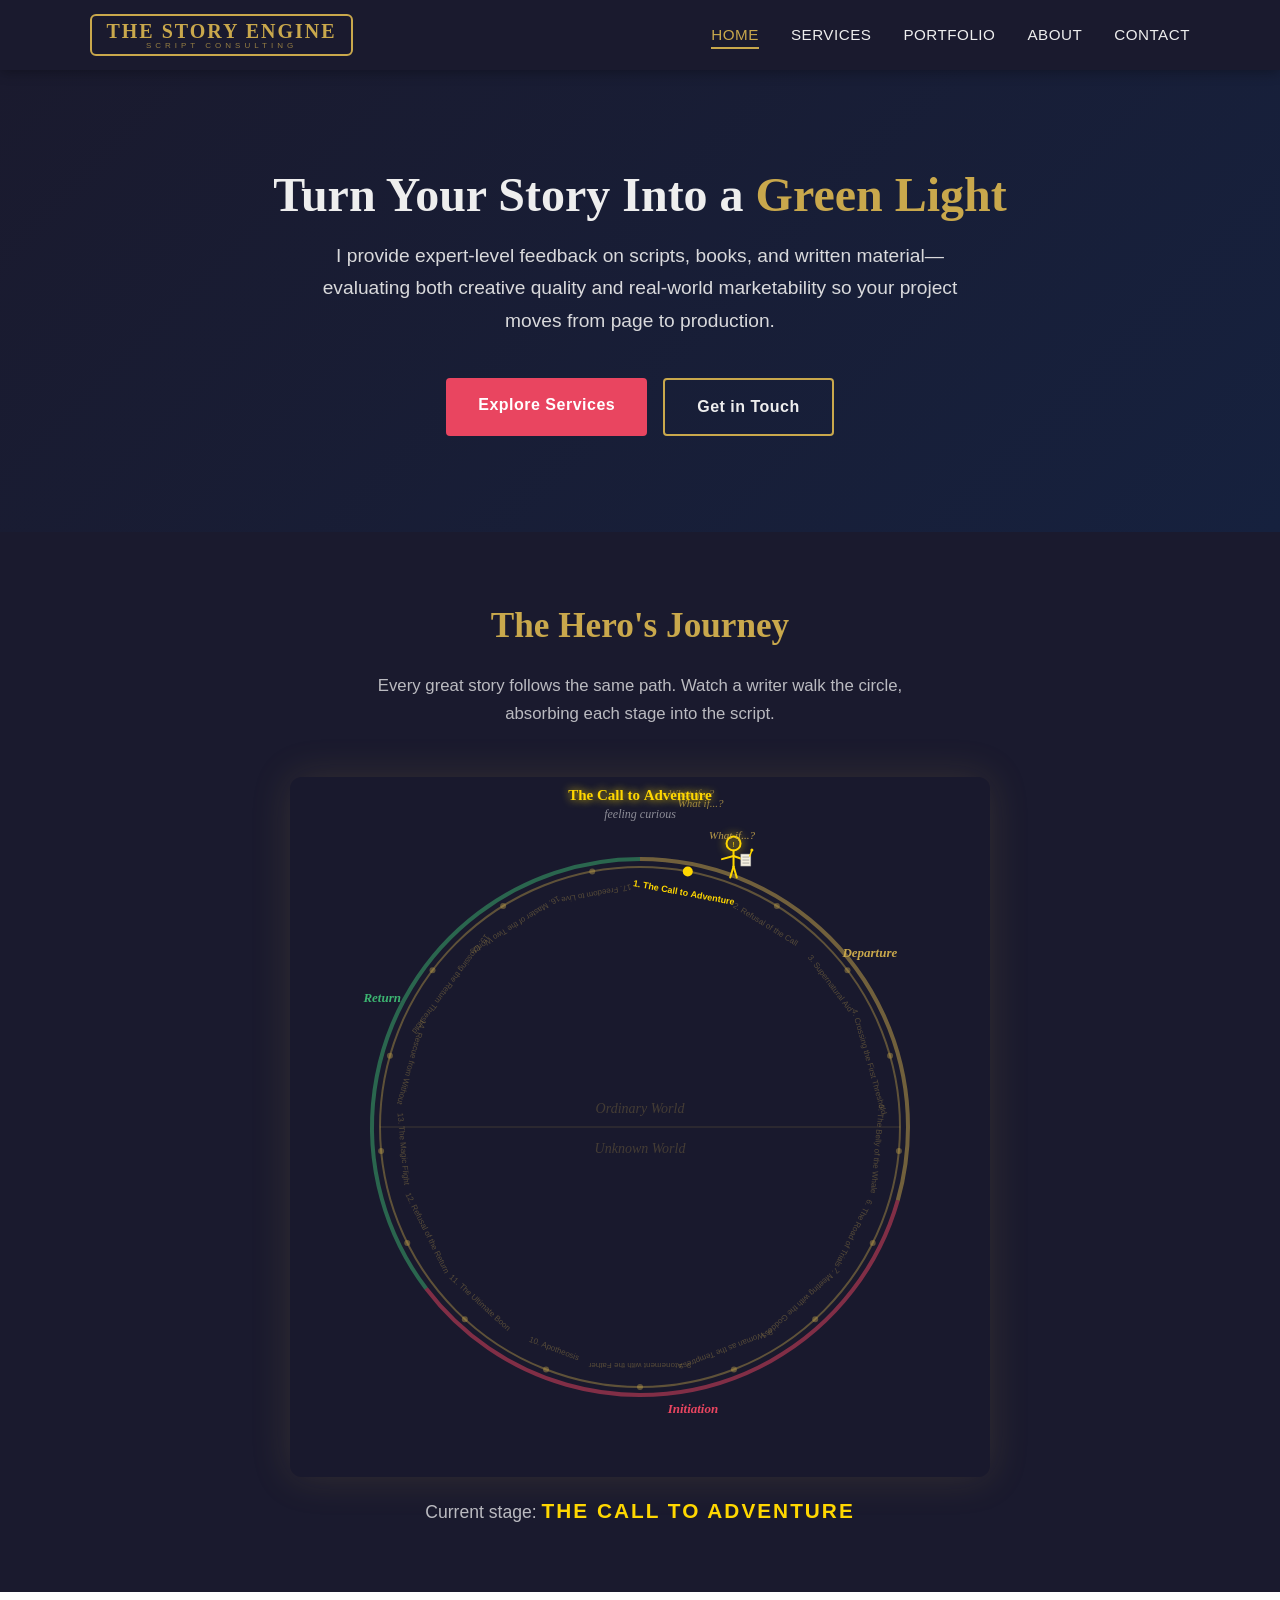
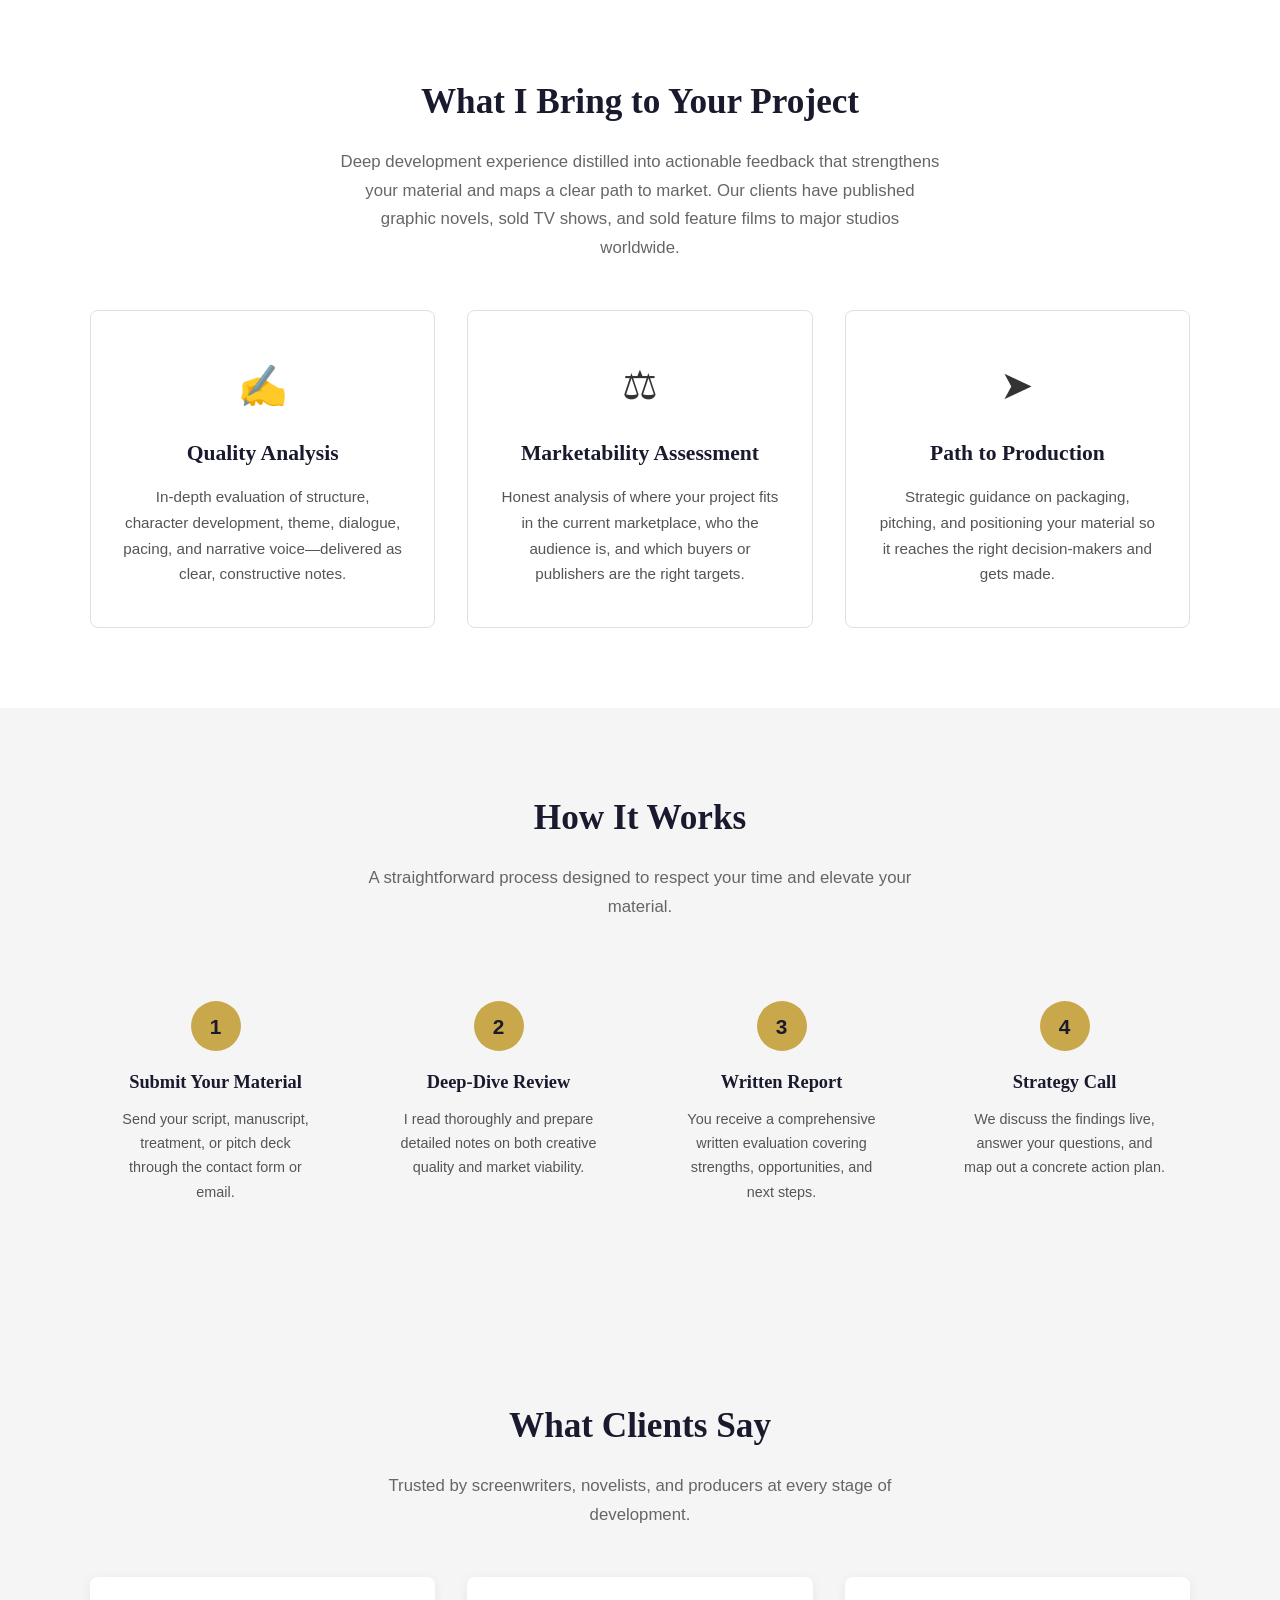
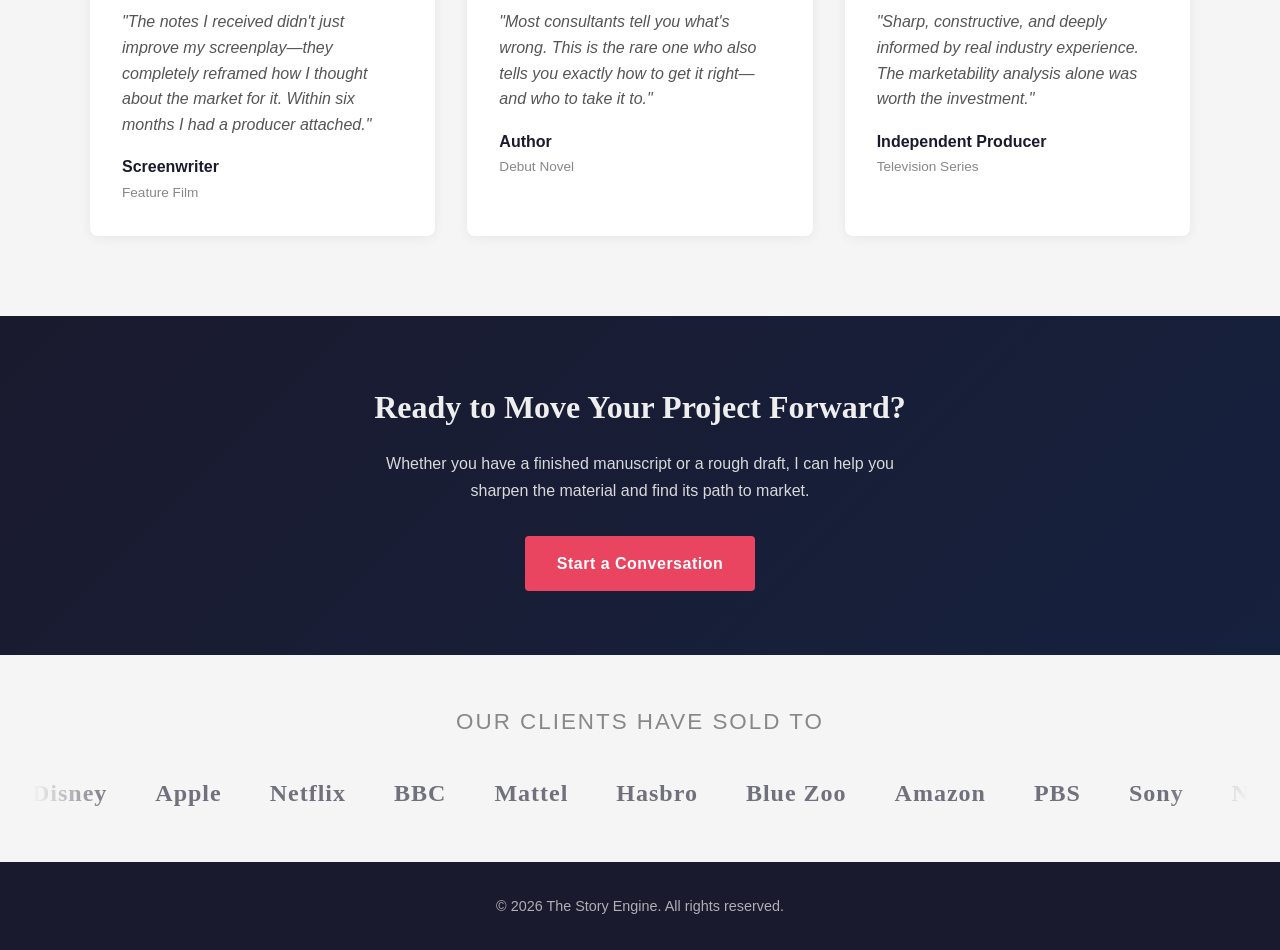
==== commit 144b930b: "Replace trait game with Hero's Journey walking animation A stick figure writer walks clockwise aroun" ====
--- a/index.html
+++ b/index.html
@@ -46,15 +46,15 @@
         </div>
     </section>
 
-    <!-- Character Trait Game -->
+    <!-- Hero's Journey Game -->
     <section class="trait-game-section">
         <div class="container" style="text-align:center;">
-            <h2 class="section-title">The Character Engine</h2>
-            <p class="section-subtitle">Watch a character bounce through a world of personality traits. Every collision transforms who they are.</p>
+            <h2 class="section-title">The Hero's Journey</h2>
+            <p class="section-subtitle">Every great story follows the same path. Watch a writer walk the circle, absorbing each stage into the script.</p>
             <div class="trait-game-wrap">
                 <canvas id="trait-game"></canvas>
             </div>
-            <p class="trait-current">Current trait: <span id="trait-display">&mdash;</span></p>
+            <p class="trait-current">Current stage: <span id="trait-display">&mdash;</span></p>
         </div>
     </section>
     <script src="trait-game.js"></script>
--- a/styles.css
+++ b/styles.css
@@ -679,8 +679,9 @@
 }
 
 .trait-game-wrap canvas {
-  border-radius: 50%;
+  border-radius: 12px;
   box-shadow: 0 0 40px rgba(201,168,76,0.15);
+  max-width: 100%;
 }
 
 .trait-current {
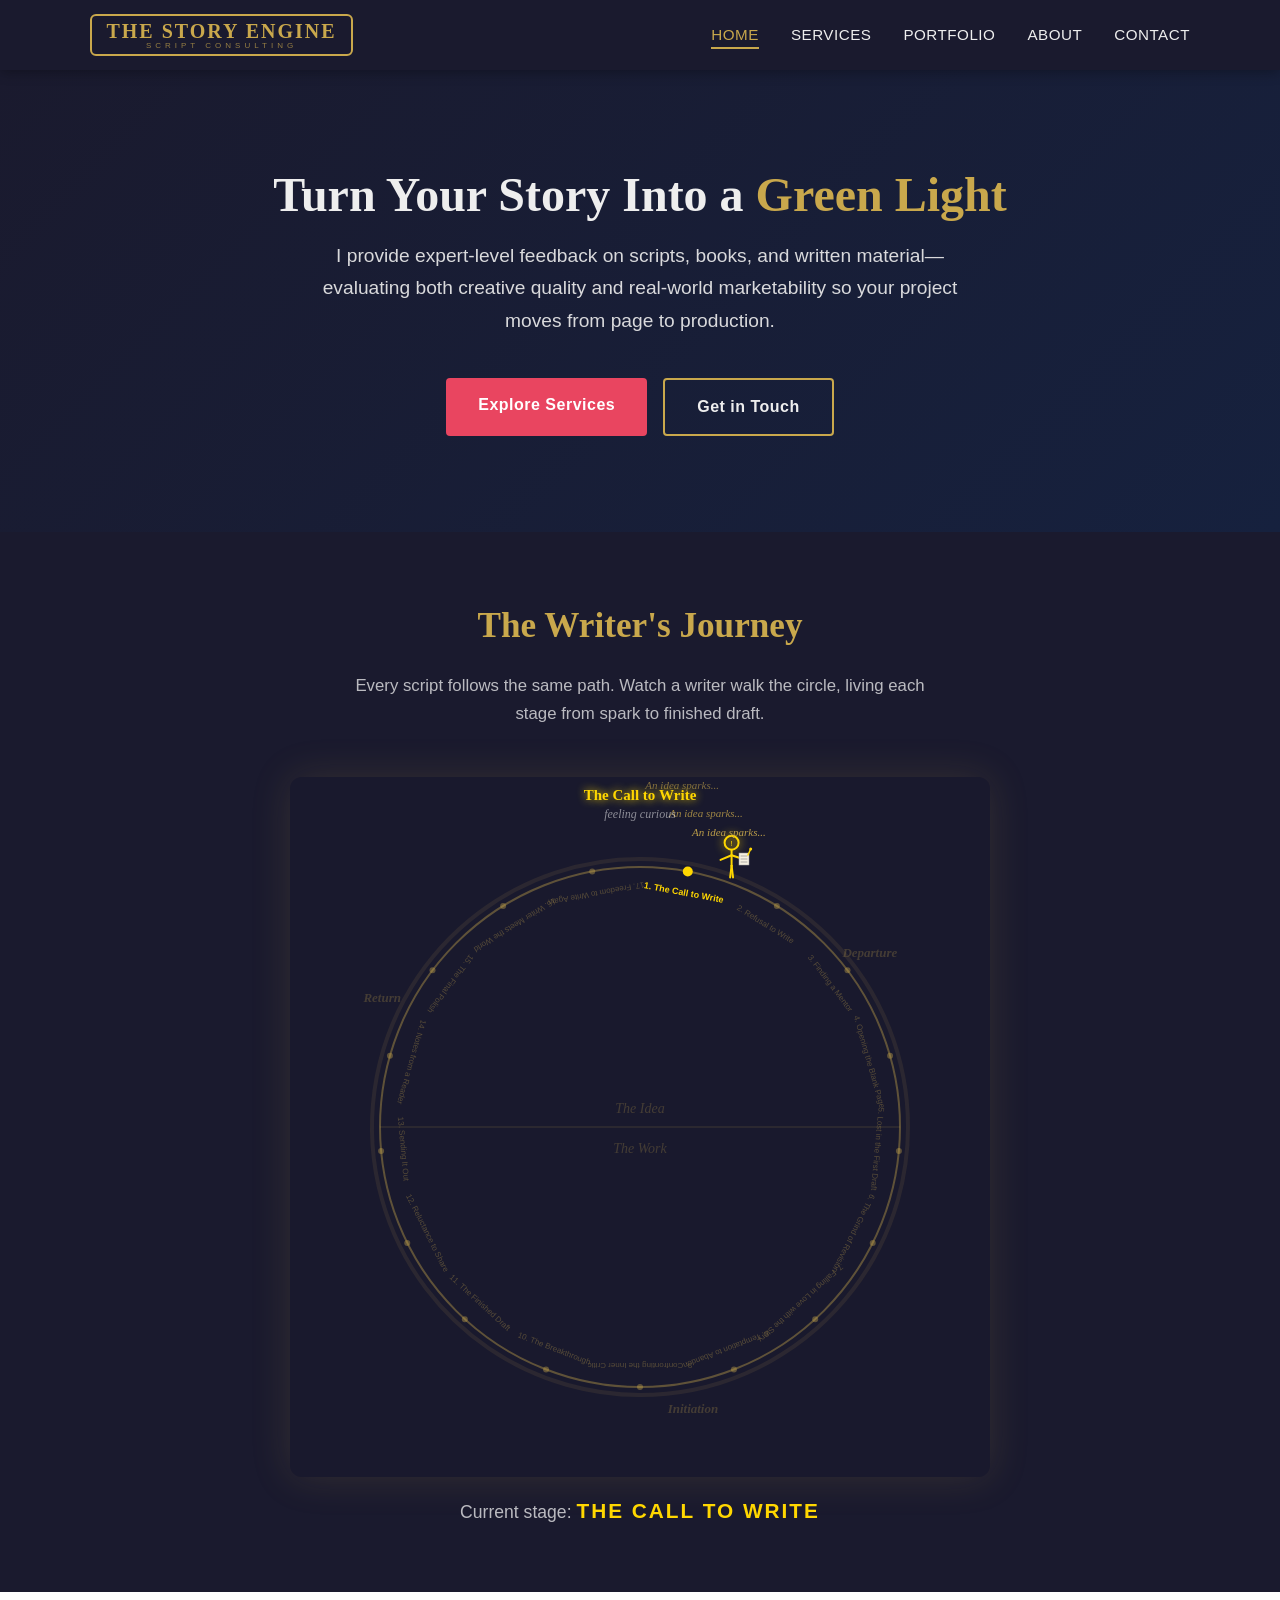
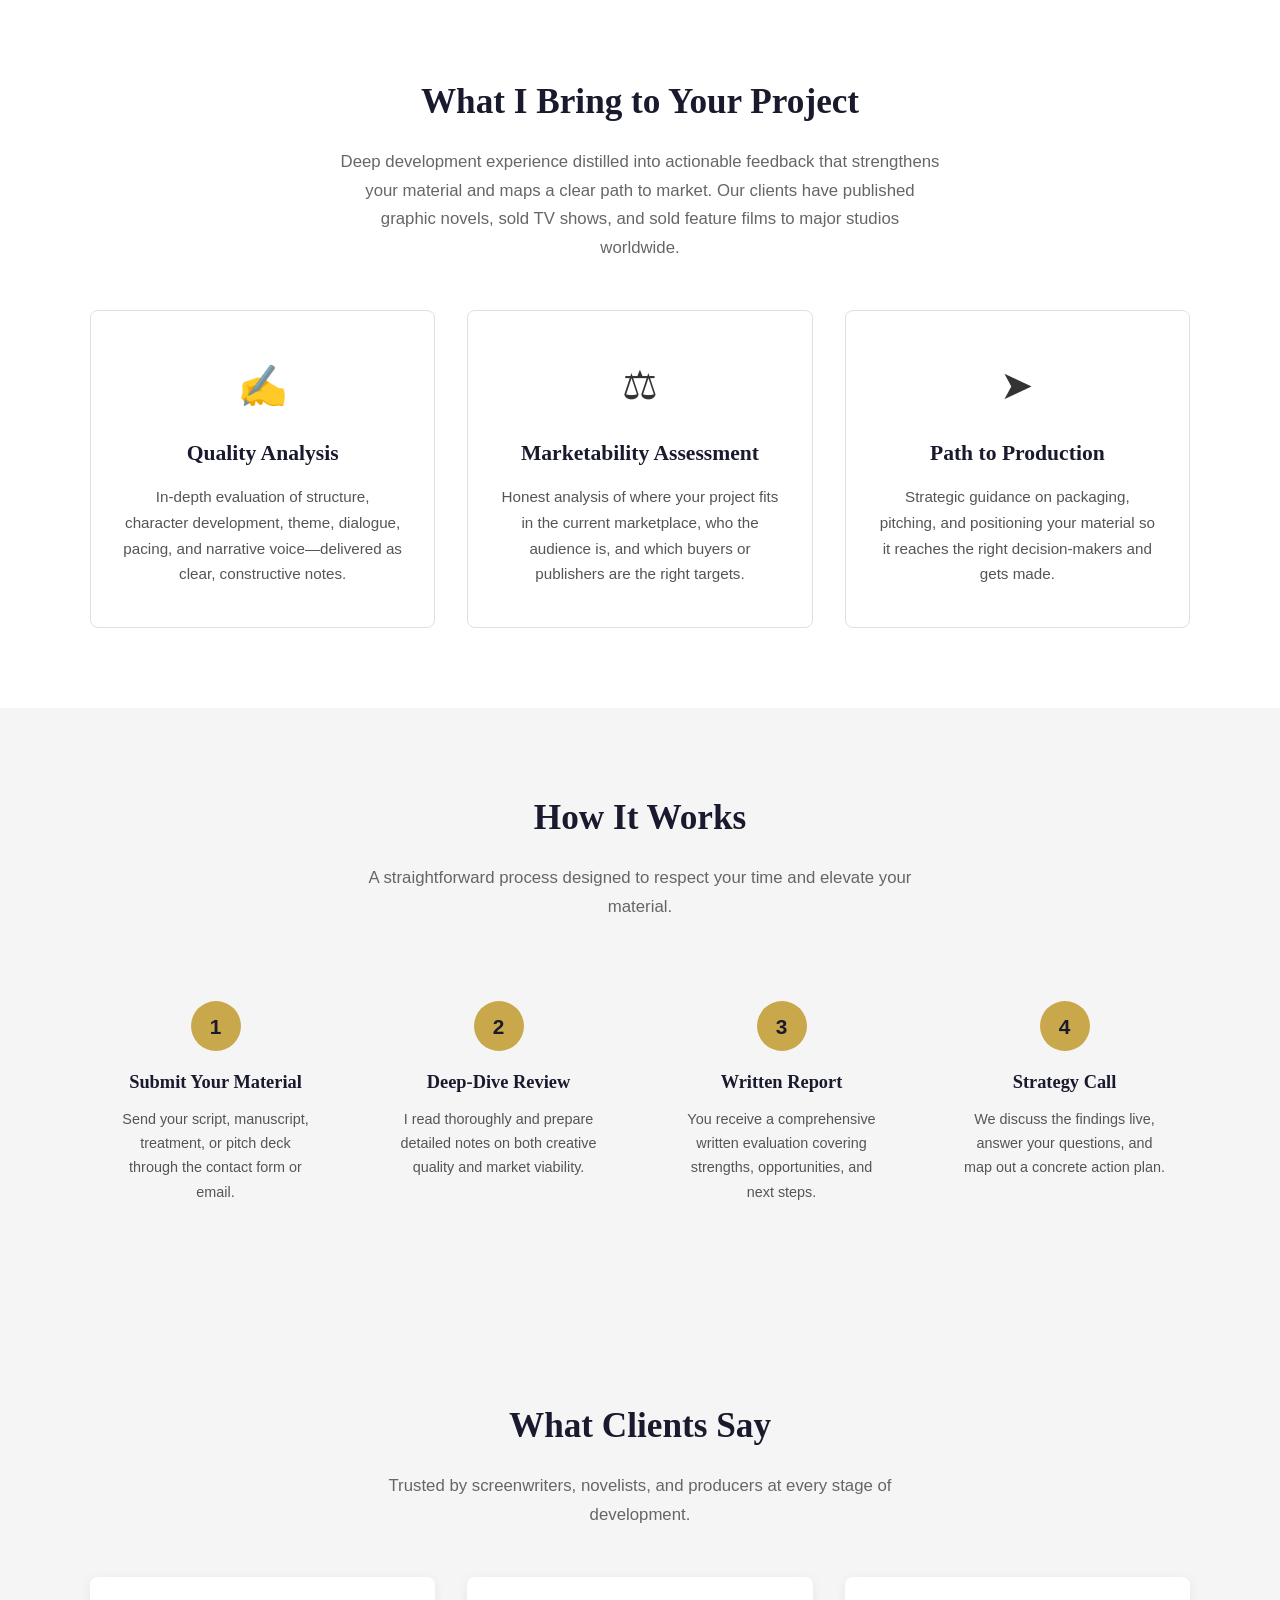
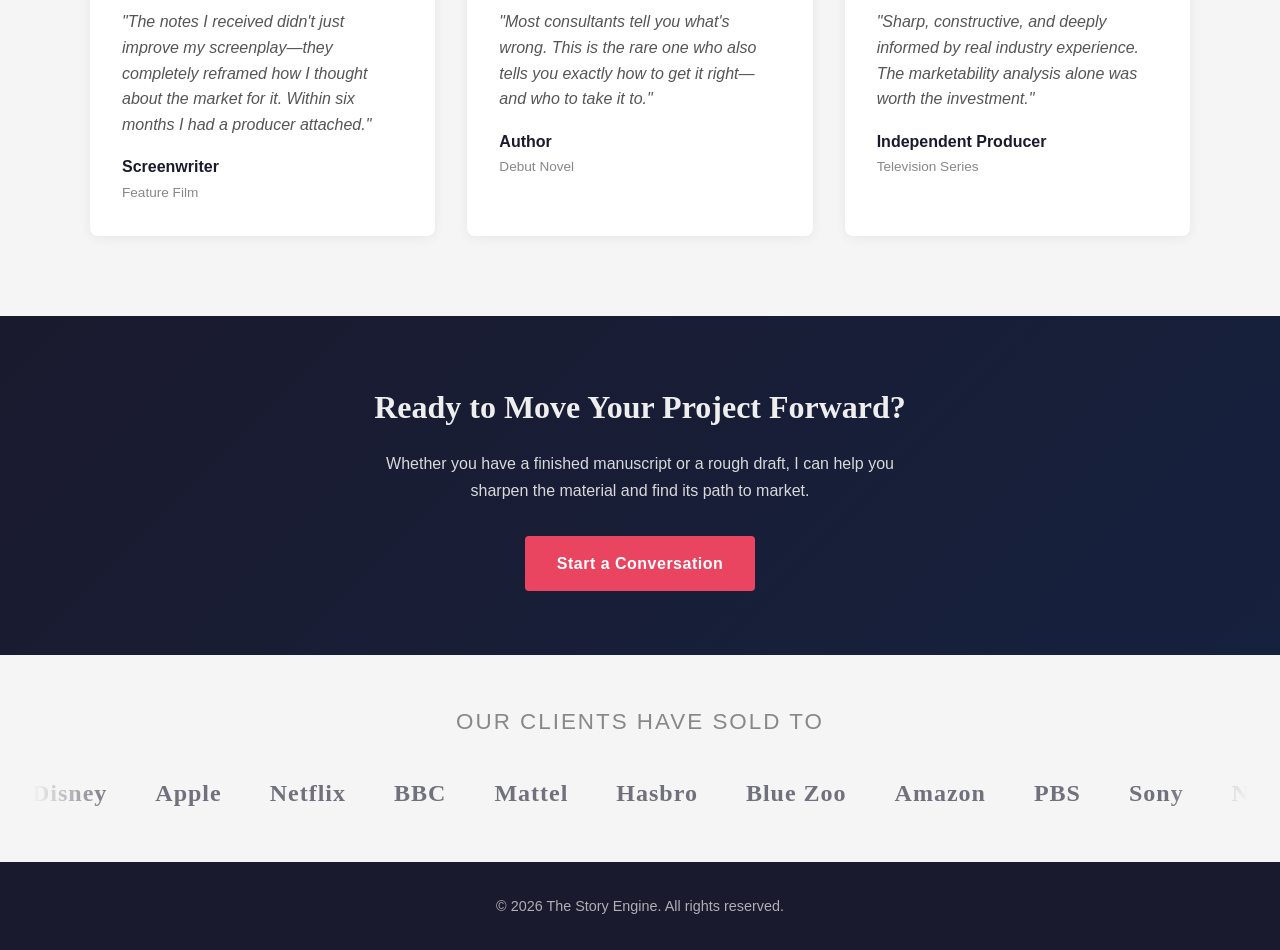
==== commit 639963e6: "Rename to The Writer's Journey with writing-themed stages Replaces Hero's Journey mythology stages w" ====
--- a/index.html
+++ b/index.html
@@ -49,8 +49,8 @@
     <!-- Hero's Journey Game -->
     <section class="trait-game-section">
         <div class="container" style="text-align:center;">
-            <h2 class="section-title">The Hero's Journey</h2>
-            <p class="section-subtitle">Every great story follows the same path. Watch a writer walk the circle, absorbing each stage into the script.</p>
+            <h2 class="section-title">The Writer's Journey</h2>
+            <p class="section-subtitle">Every script follows the same path. Watch a writer walk the circle, living each stage from spark to finished draft.</p>
             <div class="trait-game-wrap">
                 <canvas id="trait-game"></canvas>
             </div>
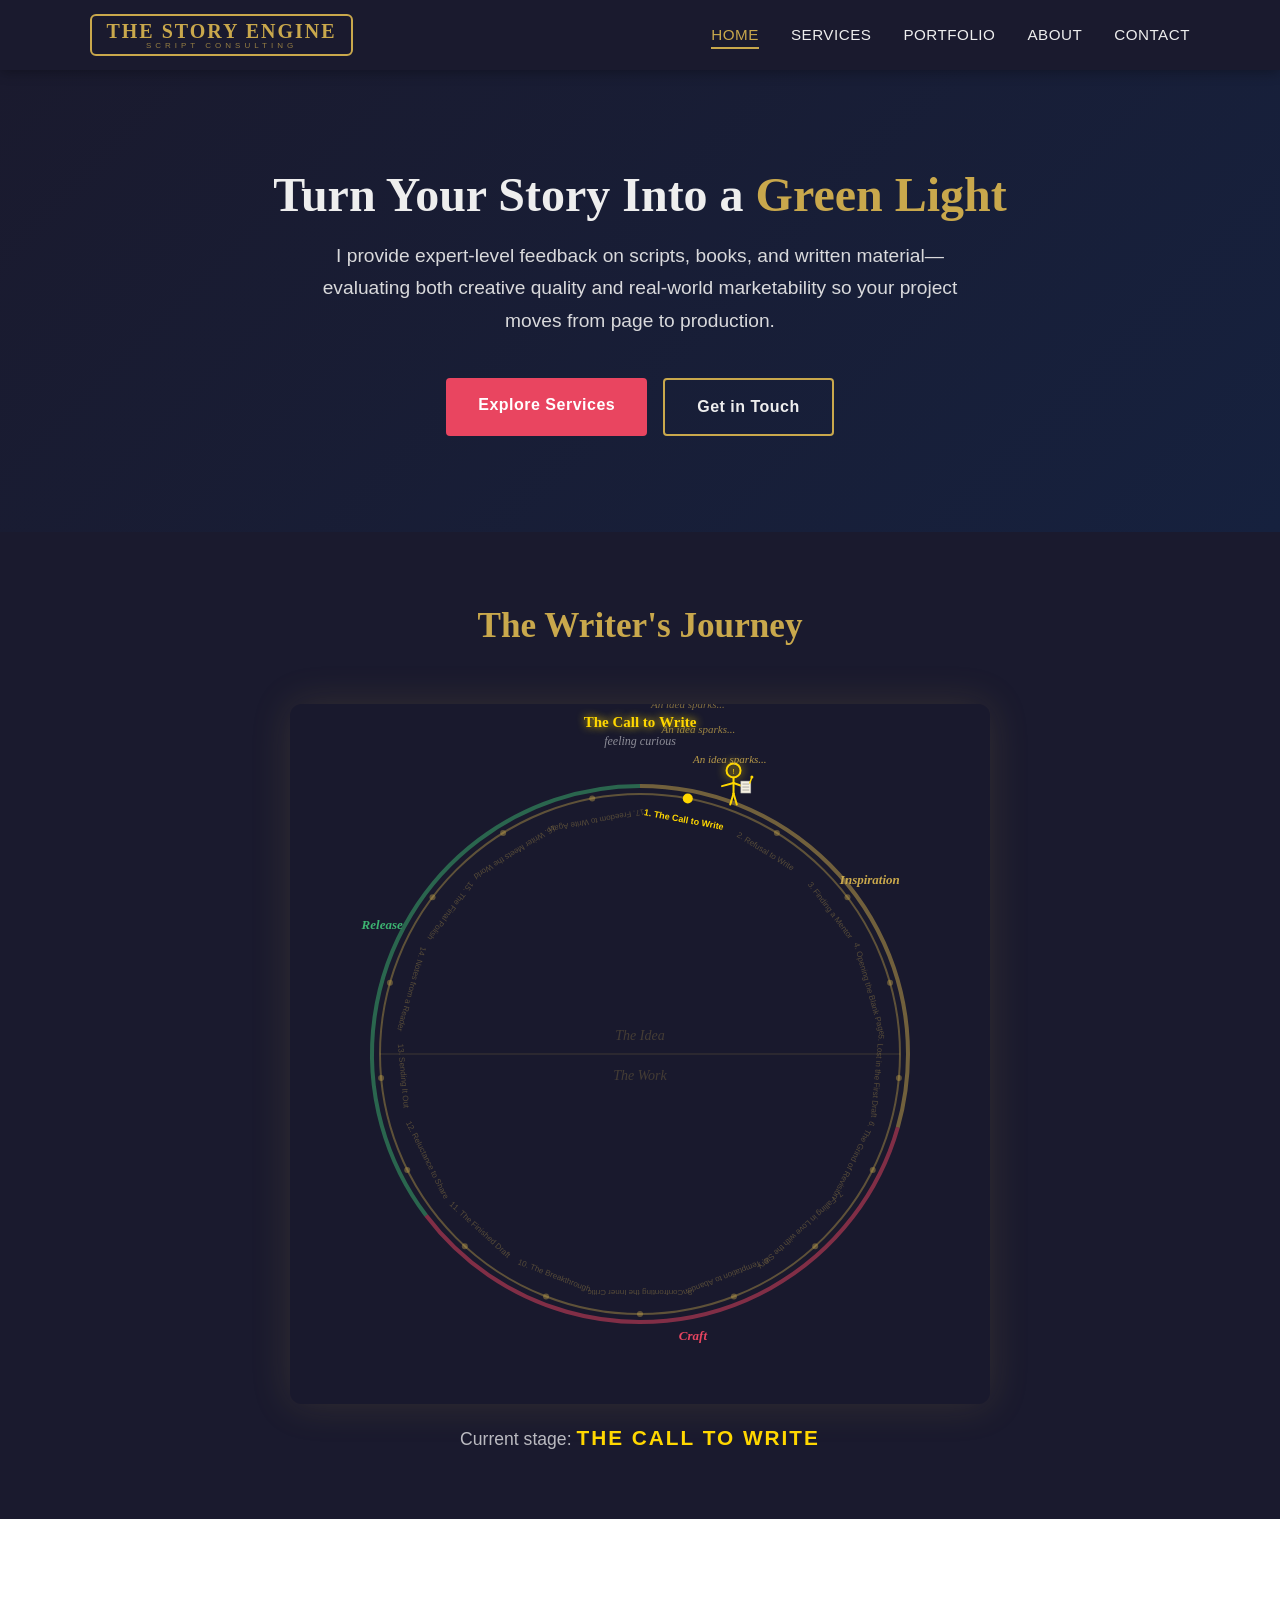
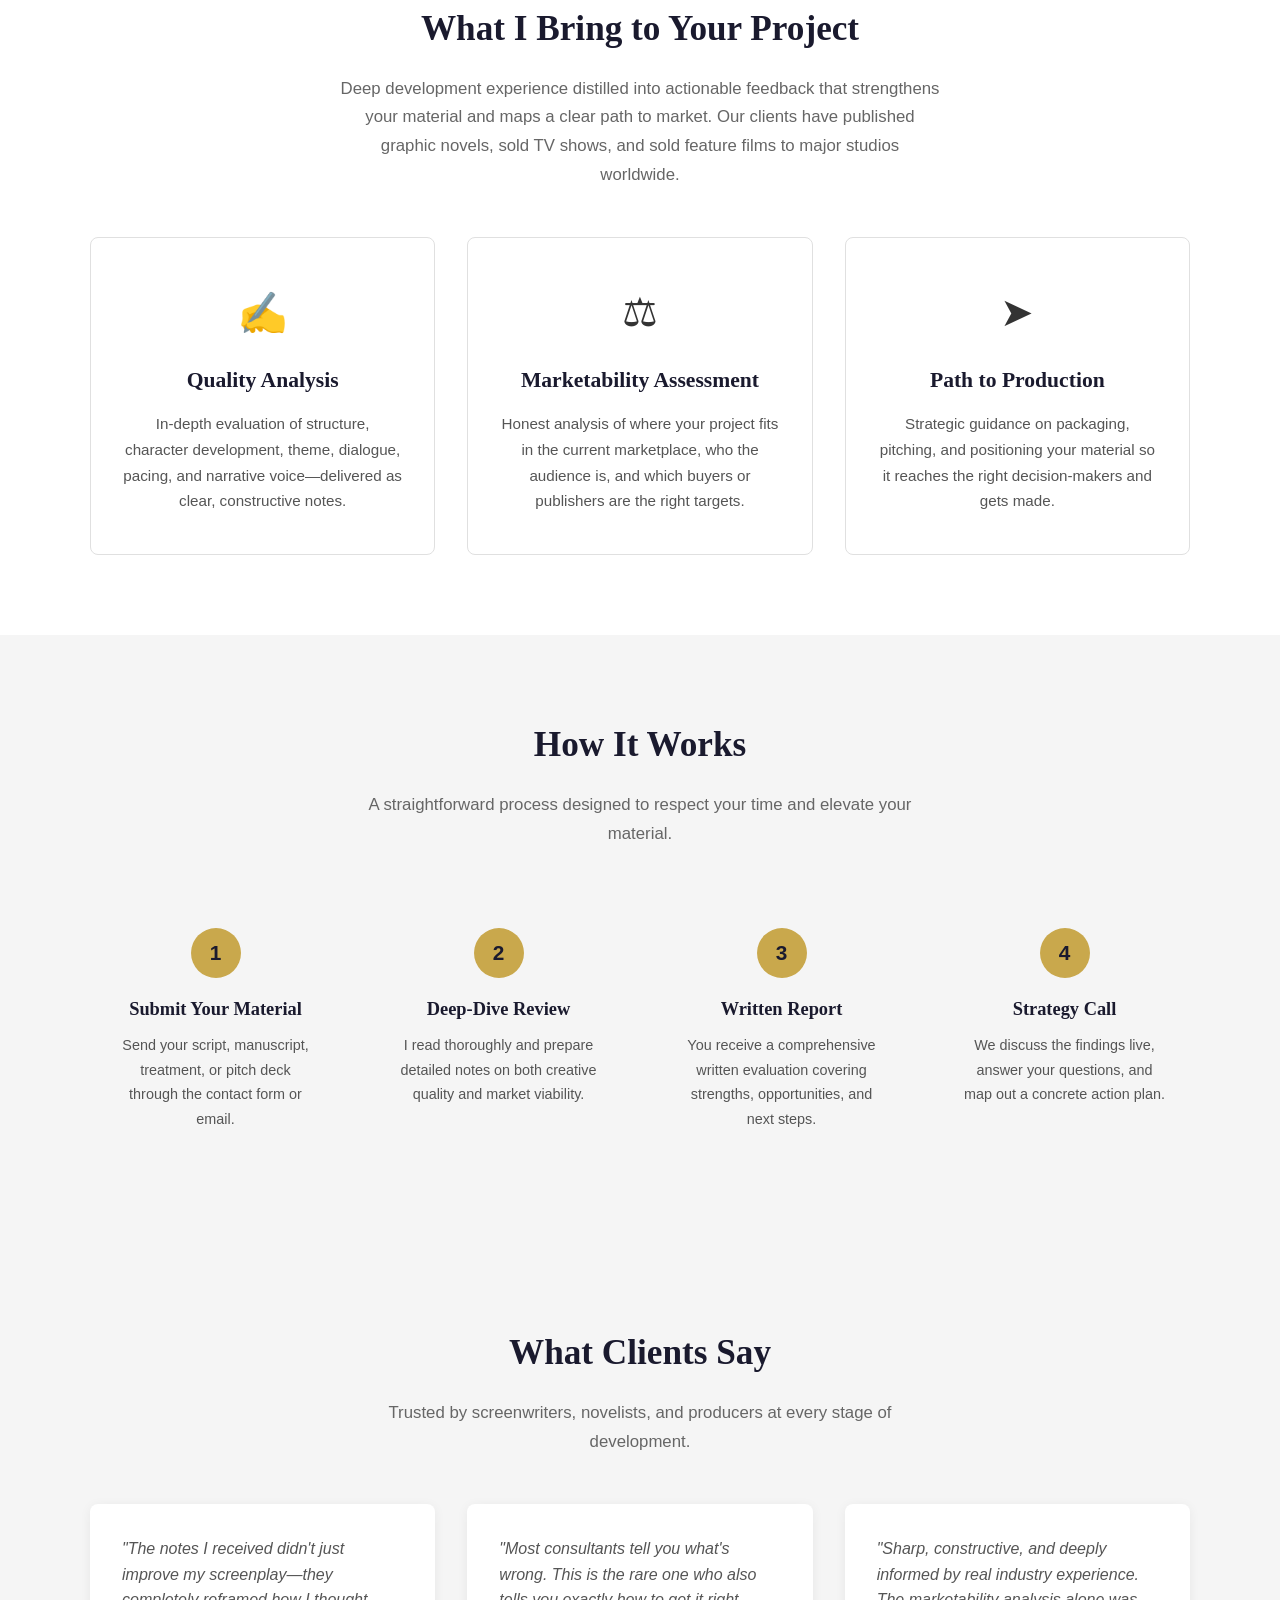
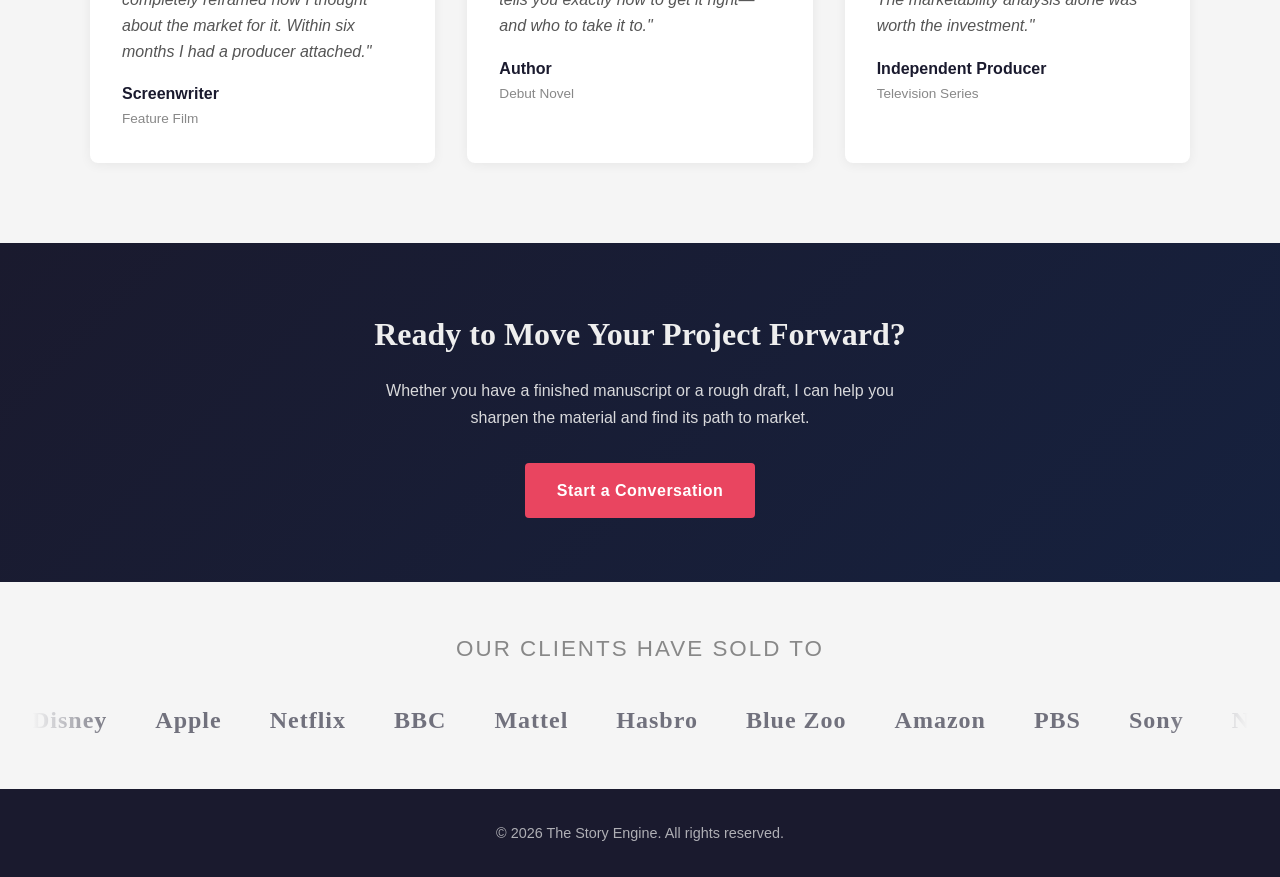
==== commit 6358b237: "Remove subtitle text and fix phase label references https://claude.ai/code/session_01CvRxvbc1C53guGh" ====
--- a/index.html
+++ b/index.html
@@ -50,7 +50,7 @@
     <section class="trait-game-section">
         <div class="container" style="text-align:center;">
             <h2 class="section-title">The Writer's Journey</h2>
-            <p class="section-subtitle">Every script follows the same path. Watch a writer walk the circle, living each stage from spark to finished draft.</p>
+            <p class="section-subtitle"></p>
             <div class="trait-game-wrap">
                 <canvas id="trait-game"></canvas>
             </div>
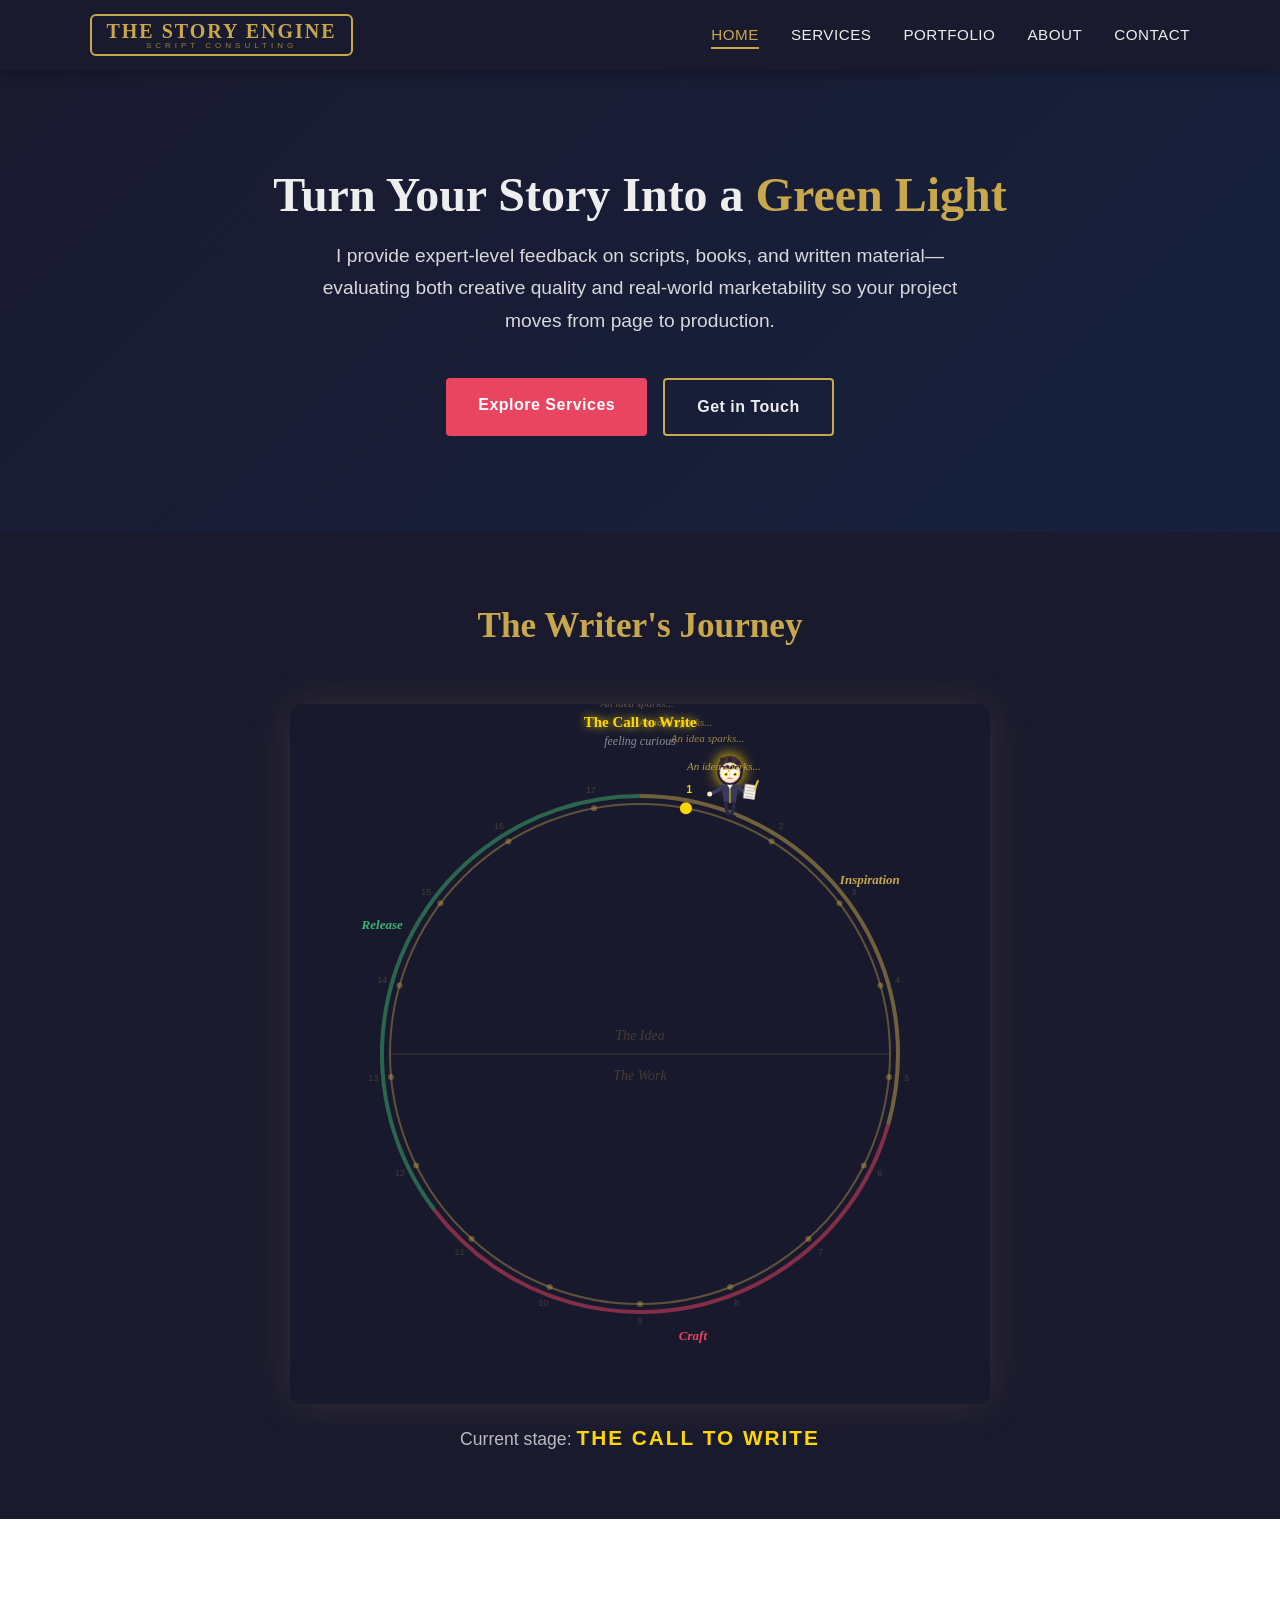
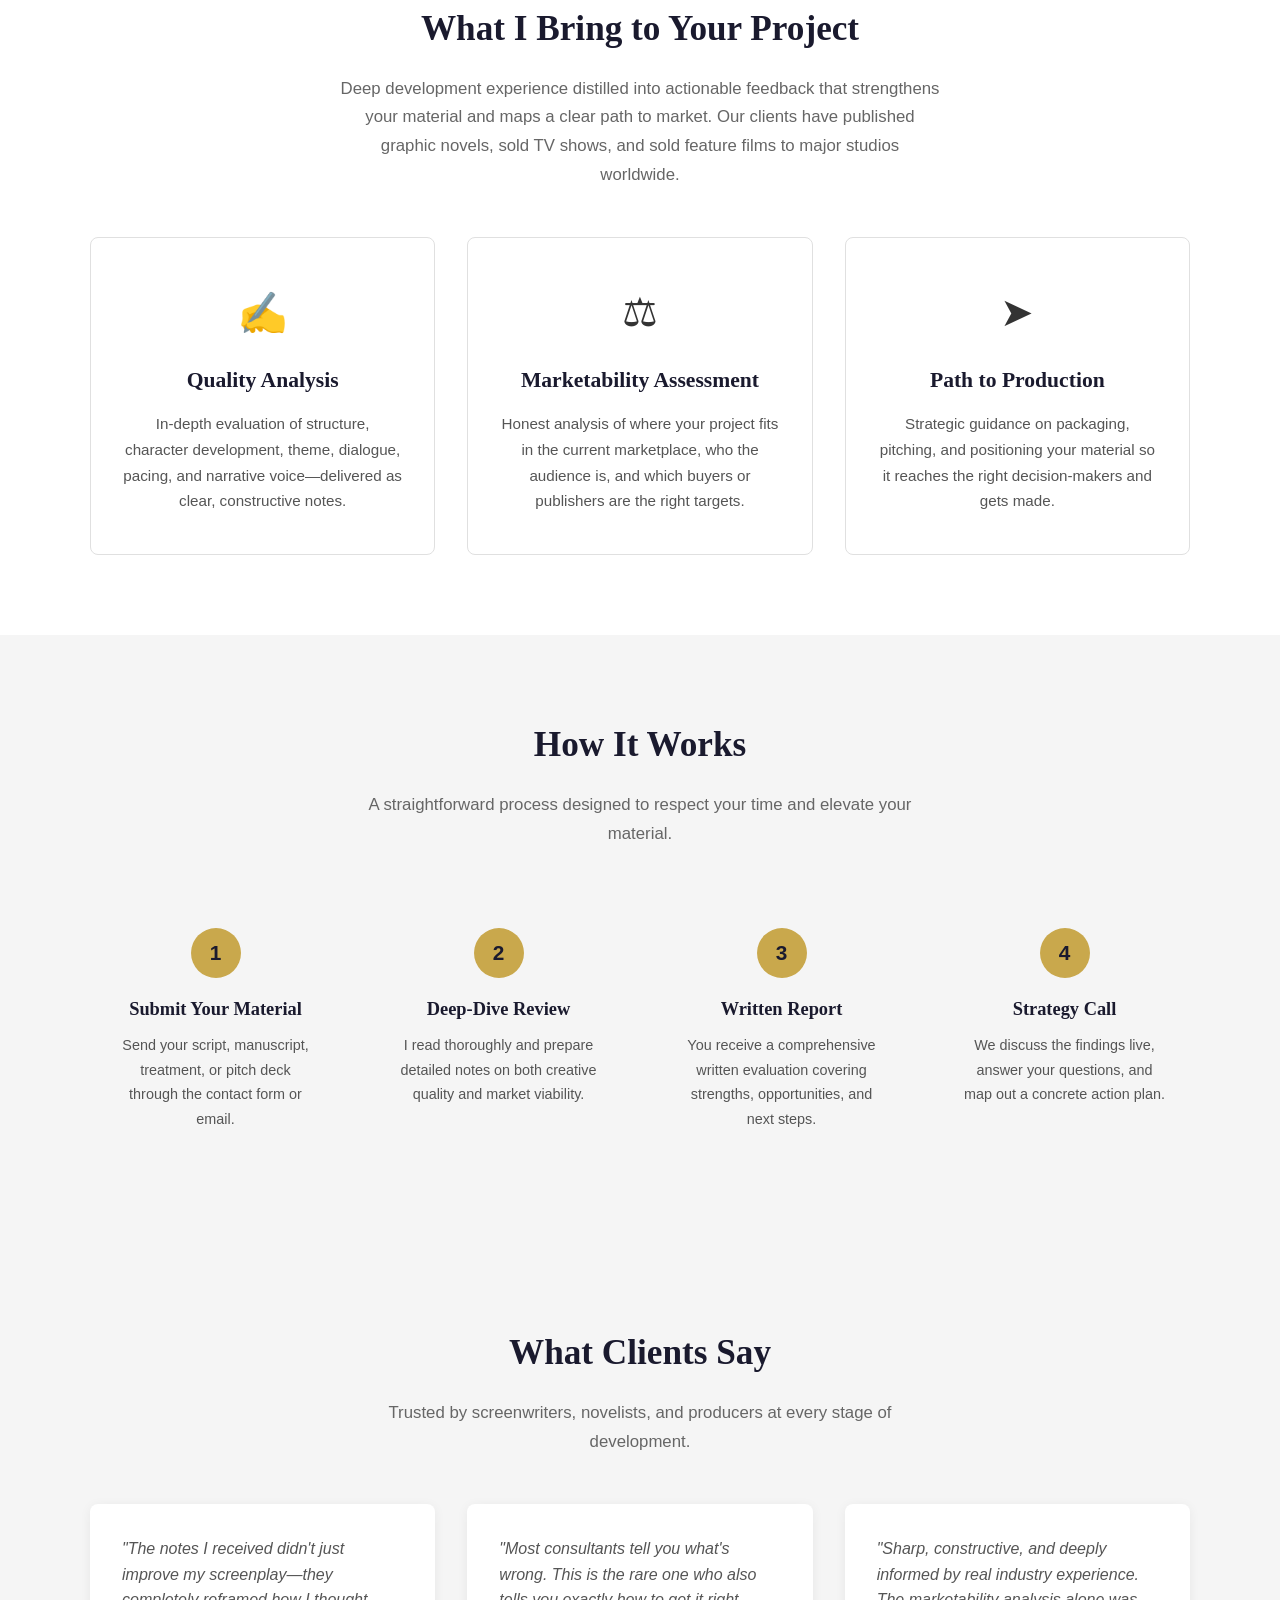
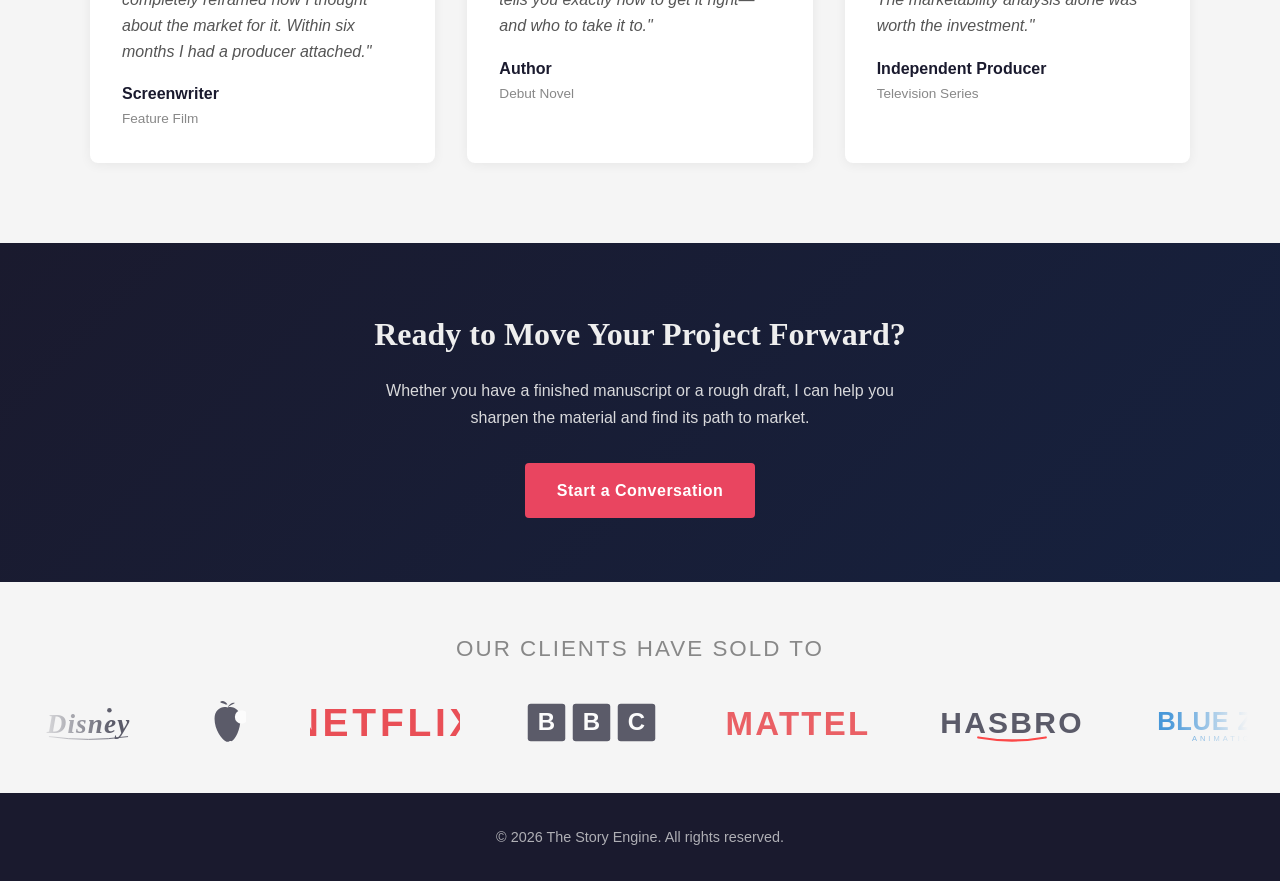
==== commit 4fcc2e9f: "Replace text marquee with SVG company logos Created SVG logo files for all 12 client companies: Disn" ====
--- a/index.html
+++ b/index.html
@@ -169,31 +169,31 @@
         <h2 class="section-title">Our Clients Have Sold To</h2>
         <div class="marquee-wrapper">
             <div class="marquee-track">
-                <span class="marquee-item">Disney</span>
-                <span class="marquee-item">Apple</span>
-                <span class="marquee-item">Netflix</span>
-                <span class="marquee-item">BBC</span>
-                <span class="marquee-item">Mattel</span>
-                <span class="marquee-item">Hasbro</span>
-                <span class="marquee-item">Blue Zoo</span>
-                <span class="marquee-item">Amazon</span>
-                <span class="marquee-item">PBS</span>
-                <span class="marquee-item">Sony</span>
-                <span class="marquee-item">Nickelodeon</span>
-                <span class="marquee-item">Warner Bros.</span>
+                <img class="marquee-logo" src="logos/disney.svg" alt="Disney">
+                <img class="marquee-logo" src="logos/apple.svg" alt="Apple">
+                <img class="marquee-logo" src="logos/netflix.svg" alt="Netflix">
+                <img class="marquee-logo" src="logos/bbc.svg" alt="BBC">
+                <img class="marquee-logo" src="logos/mattel.svg" alt="Mattel">
+                <img class="marquee-logo" src="logos/hasbro.svg" alt="Hasbro">
+                <img class="marquee-logo" src="logos/bluezoo.svg" alt="Blue Zoo">
+                <img class="marquee-logo" src="logos/amazon.svg" alt="Amazon">
+                <img class="marquee-logo" src="logos/pbs.svg" alt="PBS">
+                <img class="marquee-logo" src="logos/sony.svg" alt="Sony">
+                <img class="marquee-logo" src="logos/nickelodeon.svg" alt="Nickelodeon">
+                <img class="marquee-logo" src="logos/warnerbros.svg" alt="Warner Bros.">
                 <!-- Duplicate for seamless loop -->
-                <span class="marquee-item">Disney</span>
-                <span class="marquee-item">Apple</span>
-                <span class="marquee-item">Netflix</span>
-                <span class="marquee-item">BBC</span>
-                <span class="marquee-item">Mattel</span>
-                <span class="marquee-item">Hasbro</span>
-                <span class="marquee-item">Blue Zoo</span>
-                <span class="marquee-item">Amazon</span>
-                <span class="marquee-item">PBS</span>
-                <span class="marquee-item">Sony</span>
-                <span class="marquee-item">Nickelodeon</span>
-                <span class="marquee-item">Warner Bros.</span>
+                <img class="marquee-logo" src="logos/disney.svg" alt="Disney">
+                <img class="marquee-logo" src="logos/apple.svg" alt="Apple">
+                <img class="marquee-logo" src="logos/netflix.svg" alt="Netflix">
+                <img class="marquee-logo" src="logos/bbc.svg" alt="BBC">
+                <img class="marquee-logo" src="logos/mattel.svg" alt="Mattel">
+                <img class="marquee-logo" src="logos/hasbro.svg" alt="Hasbro">
+                <img class="marquee-logo" src="logos/bluezoo.svg" alt="Blue Zoo">
+                <img class="marquee-logo" src="logos/amazon.svg" alt="Amazon">
+                <img class="marquee-logo" src="logos/pbs.svg" alt="PBS">
+                <img class="marquee-logo" src="logos/sony.svg" alt="Sony">
+                <img class="marquee-logo" src="logos/nickelodeon.svg" alt="Nickelodeon">
+                <img class="marquee-logo" src="logos/warnerbros.svg" alt="Warner Bros.">
             </div>
         </div>
     </section>
--- a/styles.css
+++ b/styles.css
@@ -634,19 +634,22 @@
 
 .marquee-track {
   display: flex;
-  gap: 3rem;
-  animation: marquee-scroll 30s linear infinite;
+  gap: 4rem;
+  align-items: center;
+  animation: marquee-scroll 35s linear infinite;
   width: max-content;
 }
 
-.marquee-item {
-  font-family: var(--font-heading);
-  font-size: 1.5rem;
-  font-weight: 700;
-  color: var(--color-primary);
-  opacity: 0.6;
-  white-space: nowrap;
-  letter-spacing: 1px;
+.marquee-logo {
+  height: 45px;
+  width: auto;
+  opacity: 0.7;
+  transition: opacity var(--transition);
+  flex-shrink: 0;
+}
+
+.marquee-logo:hover {
+  opacity: 1;
 }
 
 @keyframes marquee-scroll {
